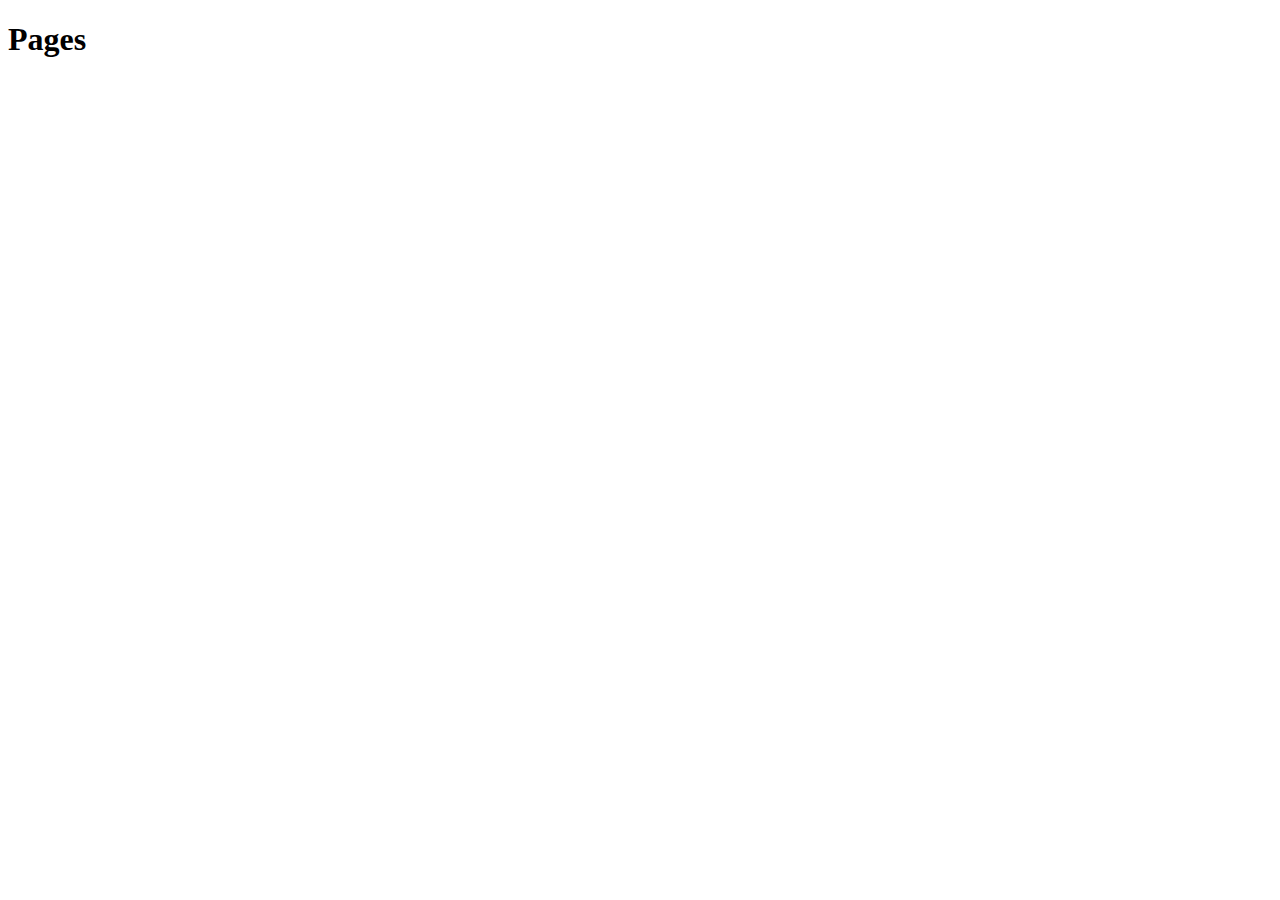
==== index.html @ f90a7a87 "this is to test pages" ====
<!DOCTYPE html>
<!--[if lt IE 7]>      <html class="no-js lt-ie9 lt-ie8 lt-ie7"> <![endif]-->
<!--[if IE 7]>         <html class="no-js lt-ie9 lt-ie8"> <![endif]-->
<!--[if IE 8]>         <html class="no-js lt-ie9"> <![endif]-->
<!--[if gt IE 8]>      <html class="no-js"> <!--<![endif]-->
<html>
    <head>
        <meta charset="utf-8">
        <meta http-equiv="X-UA-Compatible" content="IE=edge">
        <title>test pages</title>
        <meta name="description" content="">
        <meta name="viewport" content="width=device-width, initial-scale=1">
        <link rel="stylesheet" href="">
    </head>
    <body>
        <h1>Pages</h1>        
        <script src="" async defer></script>
    </body>
</html>
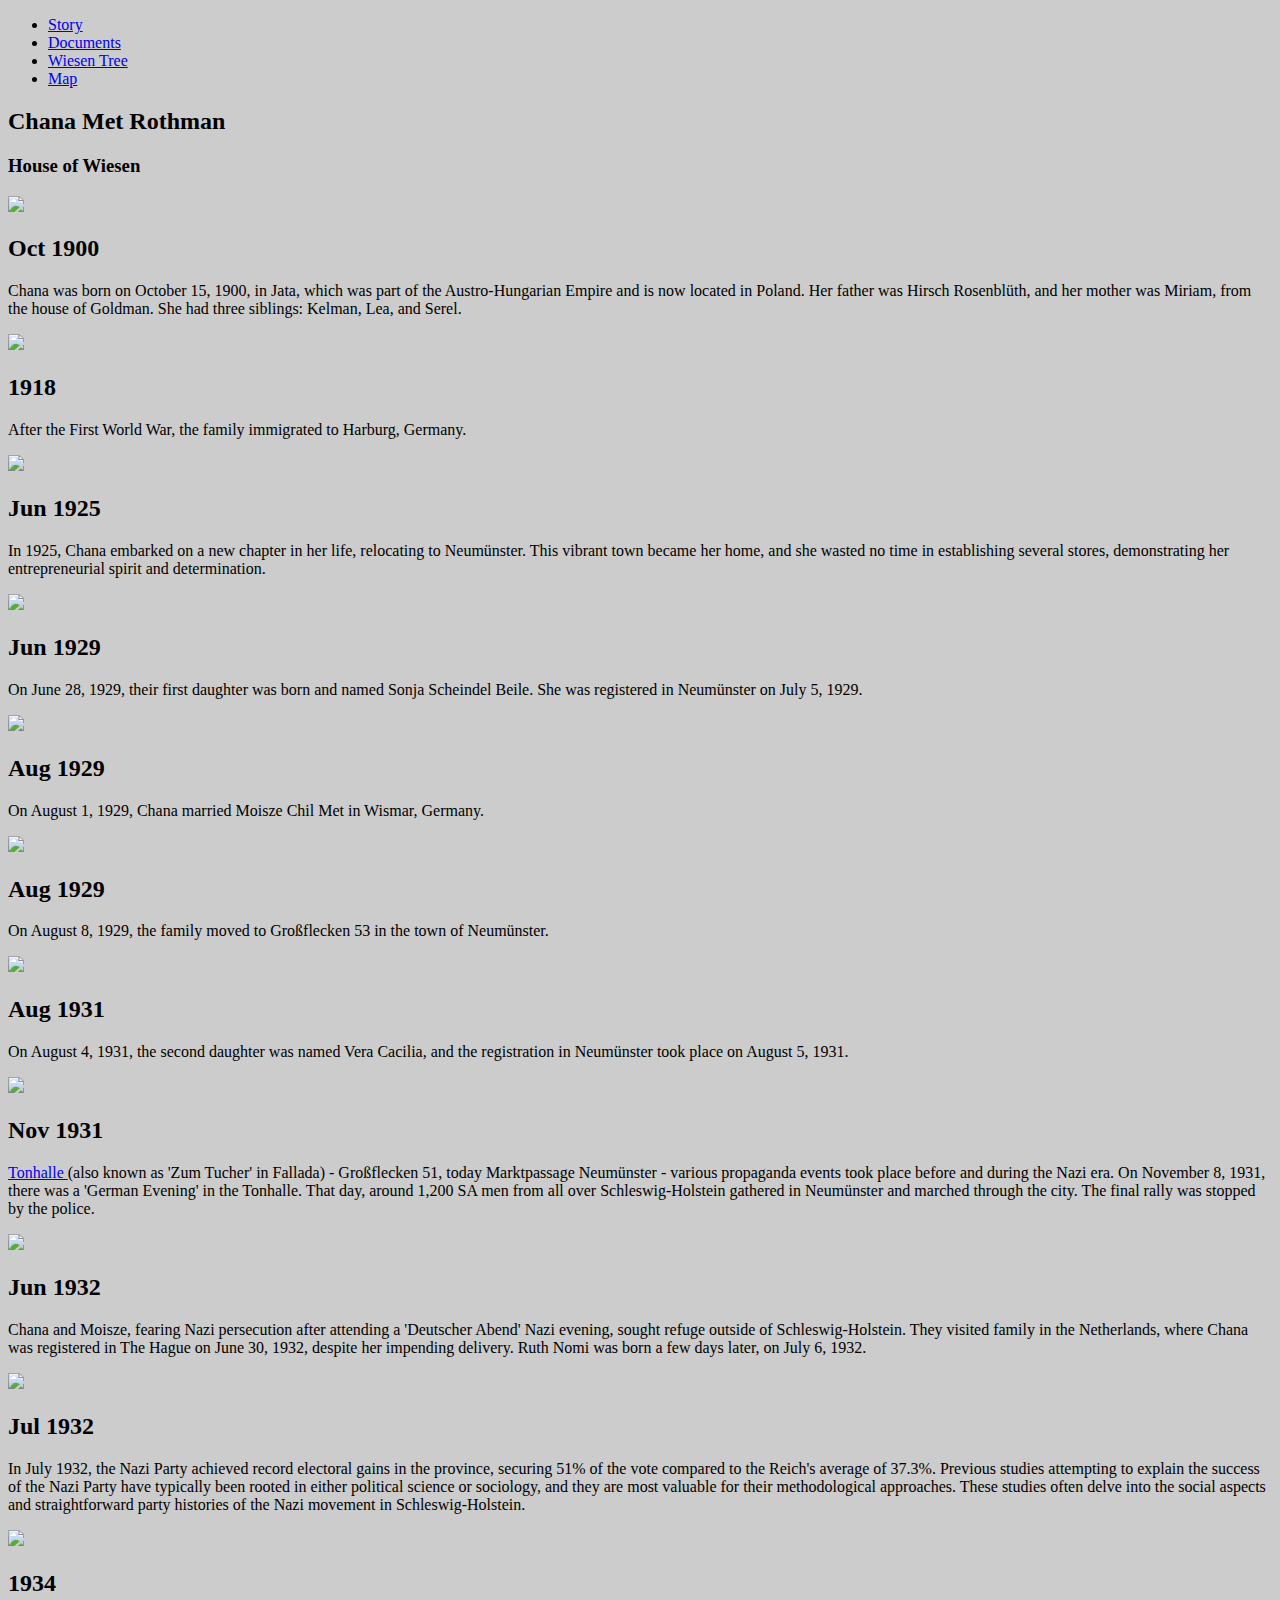
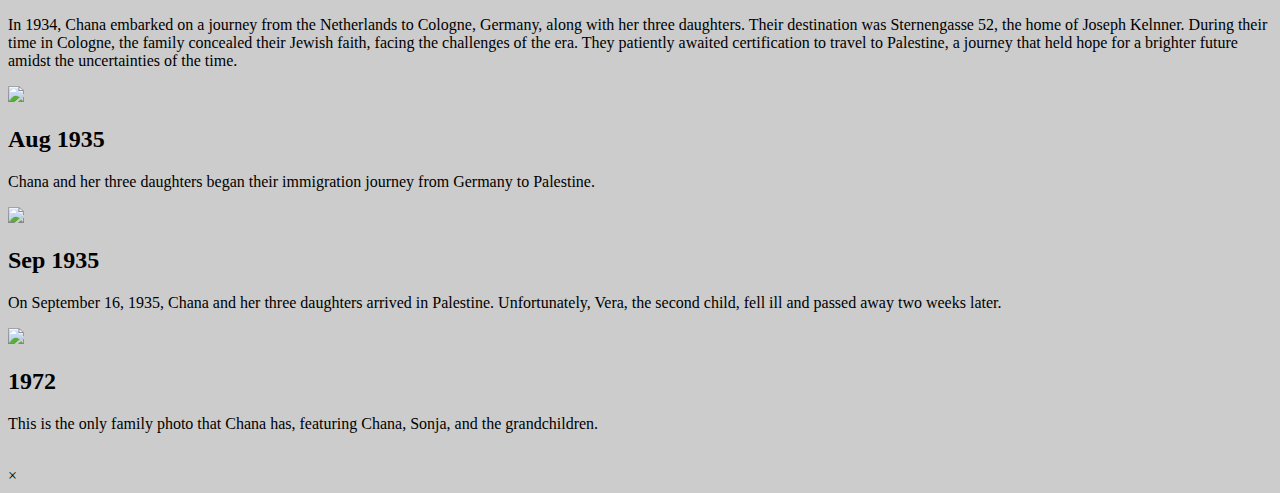
==== commit 7644d596: "De-Update index.html" ====
--- a/index.html
+++ b/index.html
@@ -10,10 +10,132 @@
         <title>test pages</title>
         <meta name="description" content="">
         <meta name="viewport" content="width=device-width, initial-scale=1">
+          <link rel="stylesheet" href="https://cdnjs.cloudflare.com/ajax/libs/normalize/5.0.0/normalize.min.css">
         <link rel="stylesheet" href="">
+        <style>
+    body {
+        background-color: #ccc; /* Set the background color to gray */
+    }
+</style>
     </head>
     <body>
-        <h1>Pages</h1>        
-        <script src="" async defer></script>
+        <div class="navbar">
+  <ul>
+    <li class="active"><a href="index.html">Story</a></li>
+    <li><a href="documents.html">Documents</a></li>
+    <li><a href="C:\Users\Dinko\OneDrive\Desktop\Chana_Website\timelineChana\timeline v.4\dist\family_tree_V.1.4\tree_index.html">Wiesen Tree</a></li>
+    <li><a href="C:\Users\Dinko\OneDrive\Desktop\Chana_Website\timelineChana\timeline v.4\dist\map.html">Map</a></li>
+  </ul>
+</div>
+<div class="timeline-container" id="timeline-1">
+  <div class="timeline-header">
+    <h2 class="timeline-header__title">Chana Met Rothman</h2>
+    <h3 class="timeline-header__subtitle">House of Wiesen</h3>
+  </div>
+  <div class="timeline">
+    <div class="timeline-item" data-text="The Female ancestor root">
+      <div class="timeline__content"><img class="timeline__img" src="https://static.cambridge.org/binary/version/id/urn:cambridge.org:id:binary-alt:20180930151524-55191-mediumThumb-88492fig0_1.jpg?pub-status=live"/>
+        <h2 class="timeline__content-title">Oct 1900</h2>
+        <p class="timeline__content-desc">Chana was born on October 15, 1900, in Jata, which was part of the Austro-Hungarian Empire and is now located in Poland. Her father was Hirsch Rosenblüth, and her mother was Miriam, from the house of Goldman. She had three siblings: Kelman, Lea, and Serel.</p>
+      </div>
+    </div>
+    <div class="timeline-item" data-text="From Juden to Ostjuden">
+      <div class="timeline__content"><img class="timeline__img" src="Images/Story/HUSB_1918-1929,_Abbildung_423,_Volksschule_Ahrensburger_Straße_in_Hamburg.jpg"/>
+        <h2 class="timeline__content-title">1918</h2>
+        <p class="timeline__content-desc">After the First World War, the family immigrated to Harburg, Germany.</p>
+      </div>
+    </div>
+
+    <div class="timeline-item" data-text="Moved to Neumünster">
+      <div class="timeline__content"><img class="timeline__img" src="Images/Story/Chana_Neumunster_card_cut.jpg"/>
+        <h2 class="timeline__content-title">Jun 1925</h2>
+        <p class="timeline__content-desc">In 1925, Chana embarked on a new chapter in her life, relocating to Neumünster. This vibrant town became her home, and she wasted no time in establishing several stores, demonstrating her entrepreneurial spirit and determination.</p>
+      </div>
+    </div>
+    <div class="timeline-item" data-text="Sonja- First child">
+      <div class="timeline__content"><img class="timeline__img" src="Images/Story/Sonja_Birth_Certification.jpg"/>
+        <h2 class="timeline__content-title">Jun 1929</h2>
+        <p class="timeline__content-desc">On June 28, 1929, their first daughter was born and named Sonja Scheindel Beile. She was registered in Neumünster on July 5, 1929.</p>
+      </div>
+    </div>
+    <div class="timeline-item" data-text="Marriage">
+      <div class="timeline__content"><img class="timeline__img" src="Images/Story/Marriage_certificate.jpg"/>
+        <h2 class="timeline__content-title">Aug 1929</h2>
+        <p class="timeline__content-desc">On August 1, 1929, Chana married Moisze Chil Met in Wismar, Germany.</p>
+      </div>
+    </div>
+    <div class="timeline-item" data-text="Sonja- First child">
+      <div class="timeline__content"><img class="timeline__img" src="https://www.spurensuche-neumuenster.de/fileadmin/user_upload/Redakteur/Bildergalerie/Tonhalle.jpg"/>
+        <h2 class="timeline__content-title">Aug 1929</h2>
+        <p class="timeline__content-desc">On August 8, 1929, the family moved to Großflecken 53 in the town of Neumünster.</p>
+      </div>
+    </div>
+    <div class="timeline-item" data-text="Vera- Second child">
+      <div class="timeline__content"><img class="timeline__img" src="Images/Story/Vera_Birth_Certification.jpg"/>
+        <h2 class="timeline__content-title">Aug 1931</h2>
+        <p class="timeline__content-desc">On August 4, 1931, the second daughter was named Vera Cacilia, and the registration in Neumünster took place on August 5, 1931.</p>
+      </div>
+    </div>
+    <div class="timeline-item" data-text="Next door Deutscher Abend- Großflecken 51">
+      <div class="timeline__content"><img class="timeline__img" src="C:\Users\Dinko\OneDrive\Desktop\Chana_Website\timelineChana\timeline v.4\dist\Images\Story\tonhelle.jpg"/>
+        <h2 class="timeline__content-title">Nov 1931</h2>
+        <p class="timeline__content-desc">
+           <a href="https://www.spurensuche-neumuenster.de/spuren/grossflecken-51/" target="_blank">Tonhalle </a>(also known as 'Zum Tucher' in Fallada) - Großflecken 51, today Marktpassage Neumünster - various propaganda events took place before and during the Nazi era. On November 8, 1931, there was a 'German Evening' in the Tonhalle. That day, around 1,200 SA men from all over Schleswig-Holstein gathered in Neumünster and marched through the city. The final rally was stopped by the police.</p>
+      </div>
+    </div>
+    <div class="timeline-item" data-text="Third pregnancy">
+      <div class="timeline__content"><img class="timeline__img" src="Images/Story/Dutch_Family_Card.jpg"/>
+        <h2 class="timeline__content-title">Jun 1932</h2>
+        <p class="timeline__content-desc">Chana and Moisze, fearing Nazi persecution after attending a 'Deutscher Abend' Nazi evening, sought refuge outside of Schleswig-Holstein. They visited family in the Netherlands, where Chana was registered in The Hague on June 30, 1932, despite her impending delivery. Ruth Nomi was born a few days later, on July 6, 1932.</p>
+      </div>
+    </div>
+    <div class="timeline-item" data-text="German federal election- Schleswig-Holstein The First “brown province” ">
+      <div class="timeline__content"><img class="timeline__img" src="https://www.spurensuche-neumuenster.de/fileadmin/user_upload/Redakteur/Bilder/SA-Aufmarsch-Website.jpg"/>
+        <h2 class="timeline__content-title">Jul 1932</h2>
+        <p class="timeline__content-desc">In July 1932, the Nazi Party achieved record electoral gains in the province, securing 51% of the vote compared to the Reich's average of 37.3%. Previous studies attempting to explain the success of the Nazi Party have typically been rooted in either political science or sociology, and they are most valuable for their methodological approaches. These studies often delve into the social aspects and straightforward party histories of the Nazi movement in Schleswig-Holstein.</p>
+      </div>
+    </div>
+    <div class="timeline-item" data-text="Back to Deutschland">
+      <div class="timeline__content"><img class="timeline__img" src="C:\Users\Dinko\OneDrive\Desktop\Chana_Website\timelineChana\timeline v.4\dist\Images\Koln\cologne_35.jpg"/>
+        <h2 class="timeline__content-title">1934</h2>
+        <p class="timeline__content-desc">In 1934, Chana embarked on a journey from the Netherlands to Cologne, Germany, along with her three daughters. Their destination was Sternengasse 52, the home of Joseph Kelnner. During their time in Cologne, the family concealed their Jewish faith, facing the challenges of the era. They patiently awaited certification to travel to Palestine, a journey that held hope for a brighter future amidst the uncertainties of the time.</p>
+      </div>
+    </div>
+    <div class="timeline-item" data-text="Escaping from  Deutschland- Trieste, Italy">
+      <div class="timeline__content"><img class="timeline__img" src="https://live.staticflickr.com/7880/45861405855_c539769877_b.jpg"/>
+        <h2 class="timeline__content-title">Aug 1935</h2>
+        <p class="timeline__content-desc">Chana and her three daughters began their immigration journey from Germany to Palestine.</p>
+      </div>
+    </div>
+    <div class="timeline-item" data-text="Escaping from Deutschland- Trieste to Palestine">
+      <div class="timeline__content"><img class="timeline__img" src="Images/Story/Palestine_imgaration_certificate.jpg"/>
+        <h2 class="timeline__content-title">Sep 1935</h2>
+        <p class="timeline__content-desc">On September 16, 1935, Chana and her three daughters arrived in Palestine. Unfortunately, Vera, the second child, fell ill and passed away two weeks later.</p>
+      </div>
+    </div>
+
+    <div class="timeline-item" data-text="The resurrection">
+      <div class="timeline__content"><img class="timeline__img" src="Images/Story/The_resurrection.png"/>
+        <h2 class="timeline__content-title">1972</h2>
+        <p class="timeline__content-desc">This is the only family photo that Chana has, featuring Chana, Sonja, and the grandchildren.</p>
+      </div>
+    </div>
+
+  </div>
+</div>
+
+  <script src='https://cdnjs.cloudflare.com/ajax/libs/jquery/3.1.0/jquery.min.js'></script><script  src="./script.js"></script>
+
+  <div class="zoomed-container">
+    <div class="zoomed-container">
+      <img class="zoomed-image" src="" alt="">
+      <div class="xBtn">
+            <span>&times;</span>
+      </div>
+    </div>
+  </div>
+
+
+
     </body>
-</html>+</html>
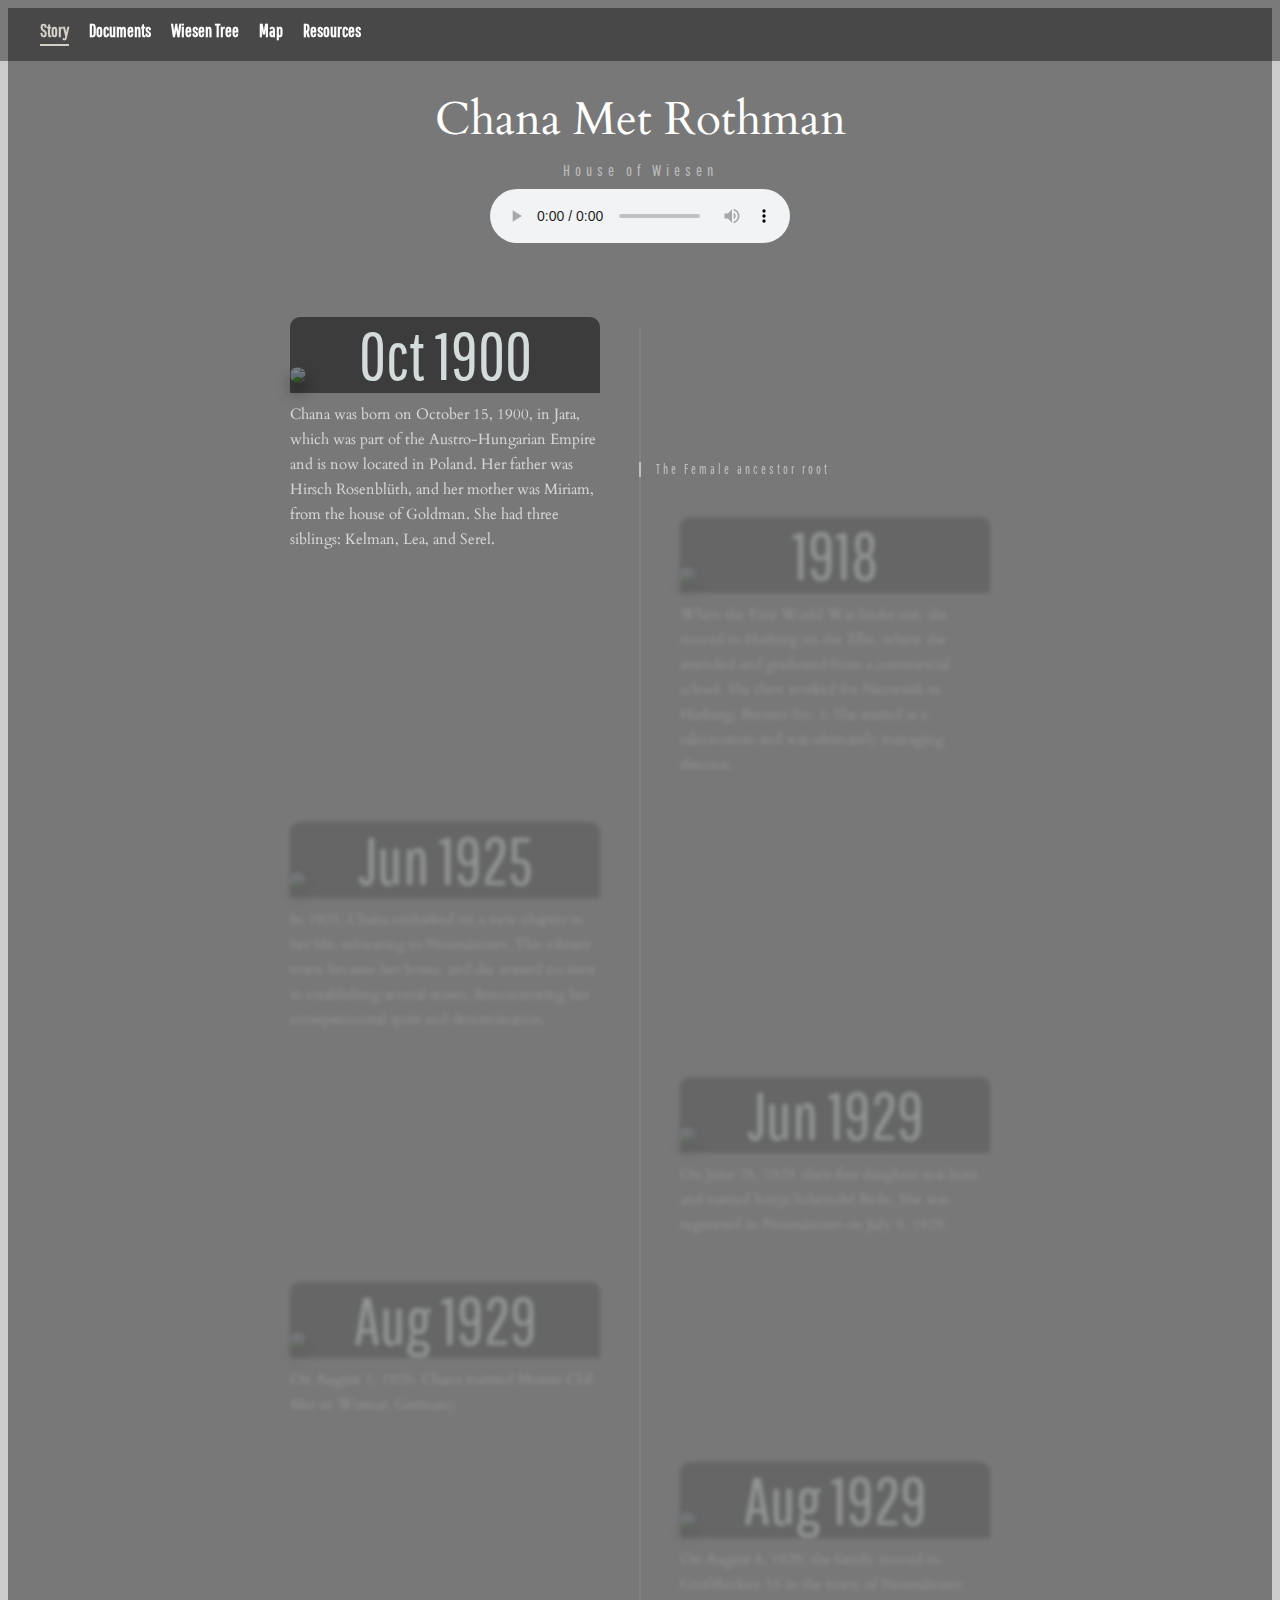
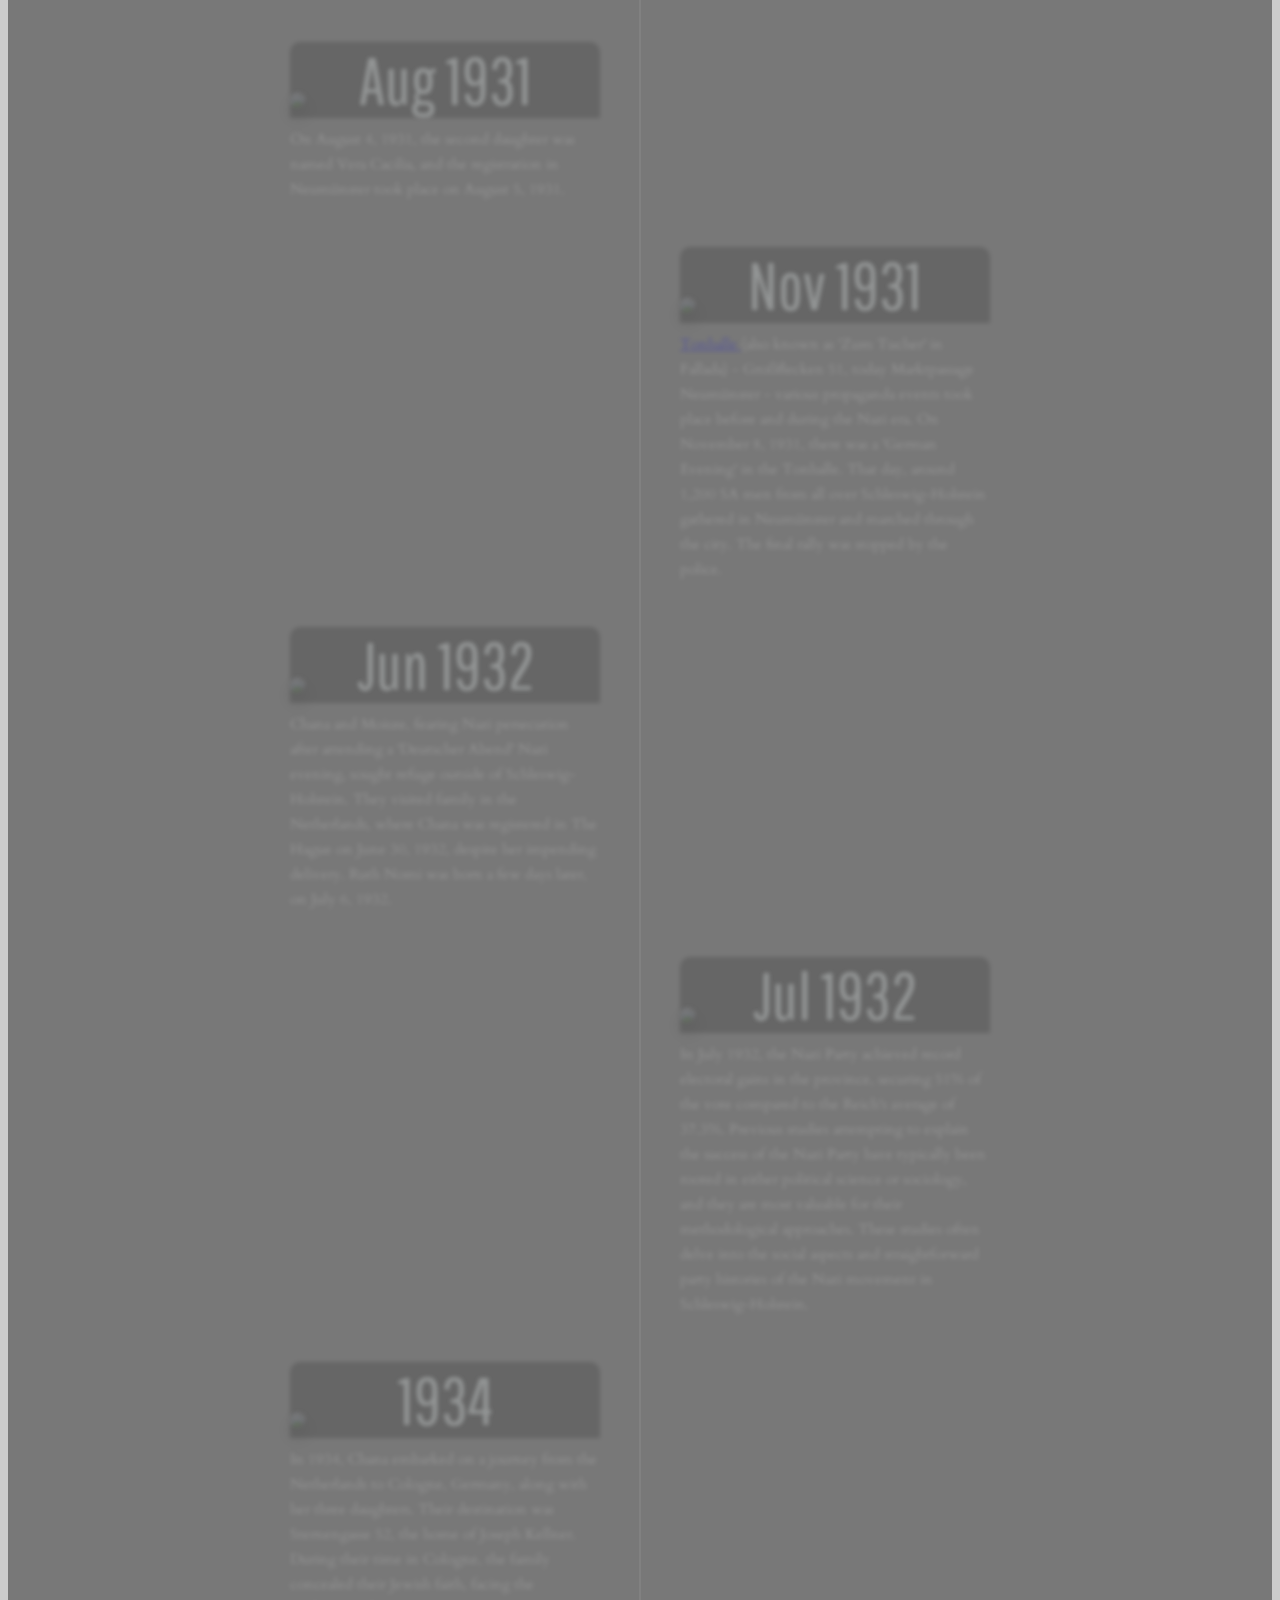
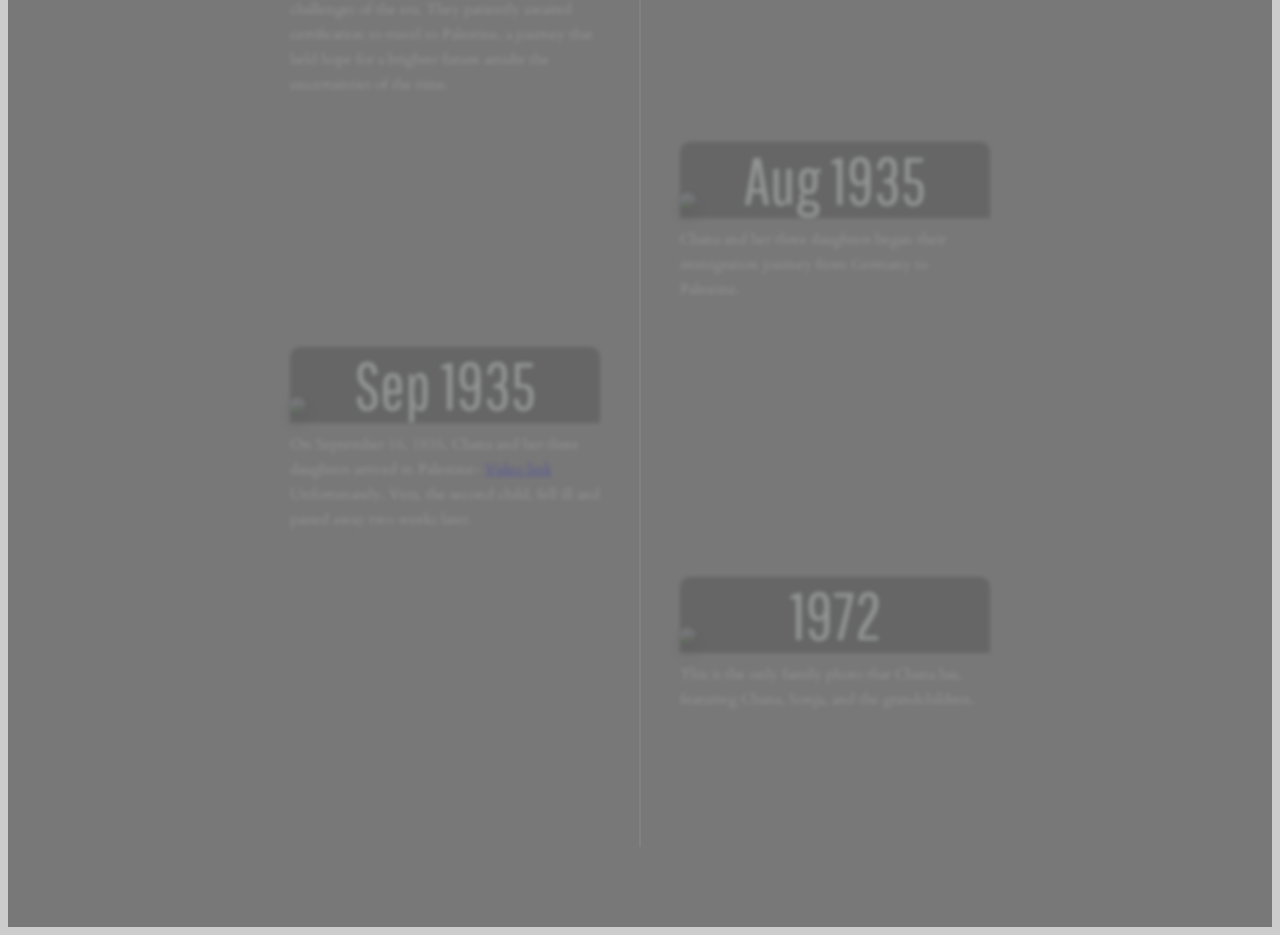
==== commit 5df4a45f: "Add files via upload" ====
--- a/index.html
+++ b/index.html
@@ -1,65 +1,68 @@
 <!DOCTYPE html>
-<!--[if lt IE 7]>      <html class="no-js lt-ie9 lt-ie8 lt-ie7"> <![endif]-->
-<!--[if IE 7]>         <html class="no-js lt-ie9 lt-ie8"> <![endif]-->
-<!--[if IE 8]>         <html class="no-js lt-ie9"> <![endif]-->
-<!--[if gt IE 8]>      <html class="no-js"> <!--<![endif]-->
-<html>
-    <head>
-        <meta charset="utf-8">
-        <meta http-equiv="X-UA-Compatible" content="IE=edge">
-        <title>test pages</title>
-        <meta name="description" content="">
-        <meta name="viewport" content="width=device-width, initial-scale=1">
-          <link rel="stylesheet" href="https://cdnjs.cloudflare.com/ajax/libs/normalize/5.0.0/normalize.min.css">
-        <link rel="stylesheet" href="">
-        <style>
+<html lang="en" >
+<head>
+  <meta charset="UTF-8">
+  <title>Chana</title>
+  <link rel="stylesheet" href="https://cdnjs.cloudflare.com/ajax/libs/normalize/5.0.0/normalize.min.css">
+<link rel="stylesheet" href="./style.css">
+<style>
     body {
         background-color: #ccc; /* Set the background color to gray */
     }
 </style>
-    </head>
-    <body>
-        <div class="navbar">
+</head>
+<body class="content">
+<!-- partial:index.partial.html -->
+<div class="navbar">
   <ul>
     <li class="active"><a href="index.html">Story</a></li>
     <li><a href="documents.html">Documents</a></li>
-    <li><a href="C:\Users\Dinko\OneDrive\Desktop\Chana_Website\timelineChana\timeline v.4\dist\family_tree_V.1.4\tree_index.html">Wiesen Tree</a></li>
-    <li><a href="C:\Users\Dinko\OneDrive\Desktop\Chana_Website\timelineChana\timeline v.4\dist\map.html">Map</a></li>
+    <li><a href="family_tree_V.1.4/tree_index.html">Wiesen Tree</a></li>
+    <li><a href="map.html">Map</a></li>
+    <li><a href="resources.html">Resources</a></li>
   </ul>
 </div>
+
+
+
 <div class="timeline-container" id="timeline-1">
   <div class="timeline-header">
     <h2 class="timeline-header__title">Chana Met Rothman</h2>
     <h3 class="timeline-header__subtitle">House of Wiesen</h3>
+<audio id="audio" controls style="padding-top:10px">
+  <source src="Images/Story/Chana_Story_En.wav" type="audio/wav">
+  Your browser does not support the audio element.
+</audio>
   </div>
+
   <div class="timeline">
     <div class="timeline-item" data-text="The Female ancestor root">
-      <div class="timeline__content"><img class="timeline__img" src="https://static.cambridge.org/binary/version/id/urn:cambridge.org:id:binary-alt:20180930151524-55191-mediumThumb-88492fig0_1.jpg?pub-status=live"/>
+      <div class="timeline__content"><img class="timeline__img" src="Images/Story/Family_Jata.jpg"/>
         <h2 class="timeline__content-title">Oct 1900</h2>
         <p class="timeline__content-desc">Chana was born on October 15, 1900, in Jata, which was part of the Austro-Hungarian Empire and is now located in Poland. Her father was Hirsch Rosenblüth, and her mother was Miriam, from the house of Goldman. She had three siblings: Kelman, Lea, and Serel.</p>
       </div>
     </div>
     <div class="timeline-item" data-text="From Juden to Ostjuden">
-      <div class="timeline__content"><img class="timeline__img" src="Images/Story/HUSB_1918-1929,_Abbildung_423,_Volksschule_Ahrensburger_Straße_in_Hamburg.jpg"/>
+      <div class="timeline__content"><img class="timeline__img" src="Images/Story/Hamburg_Learning.jpeg"/>
         <h2 class="timeline__content-title">1918</h2>
-        <p class="timeline__content-desc">After the First World War, the family immigrated to Harburg, Germany.</p>
+        <p class="timeline__content-desc">When the First World War broke out, she moved to Harburg on the Elbe, where she attended and graduated from a commercial school. She then worked for Neuwirth in Harburg, Bremer Str. 3. She started as a saleswoman and was ultimately managing director.</p>
       </div>
     </div>
 
     <div class="timeline-item" data-text="Moved to Neumünster">
-      <div class="timeline__content"><img class="timeline__img" src="Images/Story/Chana_Neumunster_card_cut.jpg"/>
+      <div class="timeline__content"><img class="timeline__img" src="Images/Story/77_Großflecken.png"/>
         <h2 class="timeline__content-title">Jun 1925</h2>
         <p class="timeline__content-desc">In 1925, Chana embarked on a new chapter in her life, relocating to Neumünster. This vibrant town became her home, and she wasted no time in establishing several stores, demonstrating her entrepreneurial spirit and determination.</p>
       </div>
     </div>
     <div class="timeline-item" data-text="Sonja- First child">
-      <div class="timeline__content"><img class="timeline__img" src="Images/Story/Sonja_Birth_Certification.jpg"/>
+      <div class="timeline__content"><img class="timeline__img" src="Images/Story/Sonja_birth.jpeg"/>
         <h2 class="timeline__content-title">Jun 1929</h2>
         <p class="timeline__content-desc">On June 28, 1929, their first daughter was born and named Sonja Scheindel Beile. She was registered in Neumünster on July 5, 1929.</p>
       </div>
     </div>
     <div class="timeline-item" data-text="Marriage">
-      <div class="timeline__content"><img class="timeline__img" src="Images/Story/Marriage_certificate.jpg"/>
+      <div class="timeline__content"><img class="timeline__img" src="Images/Story/Marriage.jpeg"/>
         <h2 class="timeline__content-title">Aug 1929</h2>
         <p class="timeline__content-desc">On August 1, 1929, Chana married Moisze Chil Met in Wismar, Germany.</p>
       </div>
@@ -71,20 +74,20 @@
       </div>
     </div>
     <div class="timeline-item" data-text="Vera- Second child">
-      <div class="timeline__content"><img class="timeline__img" src="Images/Story/Vera_Birth_Certification.jpg"/>
+      <div class="timeline__content"><img class="timeline__img" src="Images/Story/Vera_birth.jpeg"/>
         <h2 class="timeline__content-title">Aug 1931</h2>
         <p class="timeline__content-desc">On August 4, 1931, the second daughter was named Vera Cacilia, and the registration in Neumünster took place on August 5, 1931.</p>
       </div>
     </div>
     <div class="timeline-item" data-text="Next door Deutscher Abend- Großflecken 51">
-      <div class="timeline__content"><img class="timeline__img" src="C:\Users\Dinko\OneDrive\Desktop\Chana_Website\timelineChana\timeline v.4\dist\Images\Story\tonhelle.jpg"/>
+      <div class="timeline__content"><img class="timeline__img" src="Images/Story/tonhelle.jpg"/>
         <h2 class="timeline__content-title">Nov 1931</h2>
         <p class="timeline__content-desc">
            <a href="https://www.spurensuche-neumuenster.de/spuren/grossflecken-51/" target="_blank">Tonhalle </a>(also known as 'Zum Tucher' in Fallada) - Großflecken 51, today Marktpassage Neumünster - various propaganda events took place before and during the Nazi era. On November 8, 1931, there was a 'German Evening' in the Tonhalle. That day, around 1,200 SA men from all over Schleswig-Holstein gathered in Neumünster and marched through the city. The final rally was stopped by the police.</p>
       </div>
     </div>
     <div class="timeline-item" data-text="Third pregnancy">
-      <div class="timeline__content"><img class="timeline__img" src="Images/Story/Dutch_Family_Card.jpg"/>
+      <div class="timeline__content"><img class="timeline__img" src="Images/Story/Hague.jpeg"/>
         <h2 class="timeline__content-title">Jun 1932</h2>
         <p class="timeline__content-desc">Chana and Moisze, fearing Nazi persecution after attending a 'Deutscher Abend' Nazi evening, sought refuge outside of Schleswig-Holstein. They visited family in the Netherlands, where Chana was registered in The Hague on June 30, 1932, despite her impending delivery. Ruth Nomi was born a few days later, on July 6, 1932.</p>
       </div>
@@ -96,24 +99,23 @@
       </div>
     </div>
     <div class="timeline-item" data-text="Back to Deutschland">
-      <div class="timeline__content"><img class="timeline__img" src="C:\Users\Dinko\OneDrive\Desktop\Chana_Website\timelineChana\timeline v.4\dist\Images\Koln\cologne_35.jpg"/>
+      <div class="timeline__content"><img class="timeline__img" src="Images/Koln/cologne_35.jpg"/>
         <h2 class="timeline__content-title">1934</h2>
-        <p class="timeline__content-desc">In 1934, Chana embarked on a journey from the Netherlands to Cologne, Germany, along with her three daughters. Their destination was Sternengasse 52, the home of Joseph Kelnner. During their time in Cologne, the family concealed their Jewish faith, facing the challenges of the era. They patiently awaited certification to travel to Palestine, a journey that held hope for a brighter future amidst the uncertainties of the time.</p>
+        <p class="timeline__content-desc">In 1934, Chana embarked on a journey from the Netherlands to Cologne, Germany, along with her three daughters. Their destination was Sternengasse 52, the home of Joseph Kellner. During their time in Cologne, the family concealed their Jewish faith, facing the challenges of the era. They patiently awaited certification to travel to Palestine, a journey that held hope for a brighter future amidst the uncertainties of the time.</p>
       </div>
     </div>
     <div class="timeline-item" data-text="Escaping from  Deutschland- Trieste, Italy">
-      <div class="timeline__content"><img class="timeline__img" src="https://live.staticflickr.com/7880/45861405855_c539769877_b.jpg"/>
+      <div class="timeline__content"><img class="timeline__img" src="Images/Story/Train_Cologne.jpeg"/>
         <h2 class="timeline__content-title">Aug 1935</h2>
         <p class="timeline__content-desc">Chana and her three daughters began their immigration journey from Germany to Palestine.</p>
       </div>
     </div>
     <div class="timeline-item" data-text="Escaping from Deutschland- Trieste to Palestine">
-      <div class="timeline__content"><img class="timeline__img" src="Images/Story/Palestine_imgaration_certificate.jpg"/>
+      <div class="timeline__content"><img class="timeline__img" src="Images/Story/SS.Tel-Aviv.Boat.jpg"/>
         <h2 class="timeline__content-title">Sep 1935</h2>
-        <p class="timeline__content-desc">On September 16, 1935, Chana and her three daughters arrived in Palestine. Unfortunately, Vera, the second child, fell ill and passed away two weeks later.</p>
+        <p class="timeline__content-desc">On September 16, 1935, Chana and her three daughters arrived in Palestine-  <a href="https://youtu.be/MR4pmJb2jQI" target="_blank">Video link</a>. Unfortunately, Vera, the second child, fell ill and passed away two weeks later.</p>
       </div>
     </div>
-
     <div class="timeline-item" data-text="The resurrection">
       <div class="timeline__content"><img class="timeline__img" src="Images/Story/The_resurrection.png"/>
         <h2 class="timeline__content-title">1972</h2>
@@ -137,5 +139,6 @@
 
 
 
-    </body>
+
+</body>
 </html>
--- a/style.css
+++ b/style.css
@@ -0,0 +1,489 @@
+@import url("https://fonts.googleapis.com/css?family=Cardo|Pathway+Gothic+One");
+
+/* Global timeline styles */
+.timeline {
+  display: flex;
+  margin: 0 auto;
+  flex-wrap: wrap;
+  flex-direction: column;
+  max-width: 700px;
+  position: relative;
+}
+
+
+.timeline__content-title {
+  font-weight: normal;
+  font-size: 66px;
+  margin: -10px 0 0 0;
+  transition: 0.4s;
+  padding: 0 10px;
+  box-sizing: border-box;
+  font-family: "Pathway Gothic One", sans-serif;
+  color: #D3DBDB;
+  background: rgba(0, 0, 0, 0.5);
+  border-radius: 10px 10px 0 0;
+  text-align: center;
+  position: absolute;
+  top: 0; /* Position the title at the top of the timeline item */
+  left: 0;
+  right: 0;
+  z-index: 1; /* Set z-index to 1 for the title, making it appear above the image */
+}
+
+.timeline__content-desc {
+  margin: 10;
+  font-size: 15px;
+  box-sizing: border-box;
+  color: rgba(255, 255, 255, 0.7);
+  font-family: Cardo;
+  font-weight: normal;
+  line-height: 25px;
+}
+
+.timeline:before {
+  position: absolute;
+  left: 50%;
+  width: 2px;
+  height: 100%;
+  margin-left: -1px;
+  content: "";
+  background: rgba(255, 255, 255, 0.07);
+}
+
+@media only screen and (max-width: 767px) {
+  .timeline:before {
+    left: 40px;
+  }
+}
+
+/* Individual timeline item styles */
+.timeline-item {
+  padding: 40px 0;
+  opacity: 0.3;
+  filter: blur(2px);
+  transition: 0.5s;
+  box-sizing: border-box;
+  width: calc(50% - 40px);
+  display: flex;
+  position: relative;
+  transform: translateY(-80px);
+  z-index: 0;
+}
+
+.timeline-item:before {
+  content: attr(data-text);
+  letter-spacing: 3px;
+  width: 100%;
+  position: absolute;
+  color: rgba(255, 255, 255, 0.5);
+  font-size: 13px;
+  font-family: "Pathway Gothic One", sans-serif;
+  border-left: 2px solid rgba(255, 255, 255, 0.5);
+  top: 70%;
+  margin-top: -5px;
+  padding-left: 15px;
+  opacity: 0;
+  right: calc(-100% - 56px);
+}
+
+.timeline-item:nth-child(even) {
+  align-self: flex-end;
+}
+
+.timeline-item:nth-child(even):before {
+  right: auto;
+  text-align: right;
+  left: calc(-100% - 56px);
+  padding-left: 0;
+  border-left: none;
+  border-right: 2px solid rgba(255, 255, 255, 0.5);
+  padding-right: 15px;
+}
+
+.timeline-item--active {
+  opacity: 1;
+  transform: translateY(0);
+  filter: blur(0px);
+}
+
+.timeline-item--active:before {
+  top: 50%;
+  transition: 0.3s all 0.2s;
+  opacity: 1;
+}
+
+/* Image and title hover effect */
+.timeline__img,
+.timeline__content-title {
+  transition: transform 0.3s ease;
+  cursor: pointer;
+}
+
+.timeline-item:hover .timeline__img,
+.timeline-item:hover .timeline__content-title {
+  transition: transform 0.3s ease;
+  transform: scale(1.1);
+}
+
+
+/* Image styles */
+.timeline__img {
+  width: 100%;
+  max-width: none;
+  box-shadow: 0 10px 15px rgba(0, 0, 0, 0.4);
+  border-radius: 10px;
+  z-index: 0; /* Set z-index to 0 for the image */
+}
+
+/* Timeline container styles */
+.timeline-container {
+  width: 100%;
+  position: relative;
+  padding: 80px 0;
+  transition: 0.3s ease 0s;
+  background-attachment: fixed;
+  background-size: cover;
+}
+
+.timeline-container:before {
+  position: absolute;
+  left: 0;
+  top: 0;
+  width: 100%;
+  height: 100%;
+  background: rgba(99, 99, 99, 0.8);
+  content: "";
+}
+
+/* Timeline header styles */
+.timeline-header {
+  width: 100%;
+  text-align: center;
+  margin-bottom: 80px;
+  position: relative;
+}
+
+.timeline-header__title {
+  color: #fff;
+  font-size: 46px;
+  font-family: Cardo;
+  font-weight: normal;
+  margin: 0;
+}
+
+.timeline-header__subtitle {
+  color: rgba(255, 255, 255, 0.5);
+  font-family: "Pathway Gothic One", sans-serif;
+  font-size: 16px;
+  letter-spacing: 5px;
+  margin: 10px 0 0 0;
+  font-weight: normal;
+}
+
+/* Demo footer styles */
+.demo-footer {
+  padding: 60px 0;
+  text-align: center;
+}
+
+.demo-footer a {
+  color: #999;
+  display: inline-block;
+  font-family: Cardo;
+}
+
+/* Hover effect for zoomed images */
+.zoomed-container {
+  display: none;
+  position: fixed;
+  top: 0;
+  left: 0;
+  width: 100%;
+  height: 100%;
+  background-color: rgba(0, 0, 0, 0.7);
+  text-align: center;
+  z-index: 9999;
+}
+
+.zoomed-image {
+  /* Adjust the width and height as needed */
+  width: auto; /* Set the width to auto for original size */
+  height: auto; /* Automatically adjust the height to maintain aspect ratio */
+  max-width: 100%; /* Ensure the image doesn't exceed the container's width */
+  max-height: 100%; /* Ensure the image doesn't exceed the container's height */
+  position: absolute;
+  top: 50%;
+  left: 50%;
+  transform: translate(-50%, -50%);
+}
+
+/* Close button styles */
+.xBtn {
+  position: absolute;
+  top: -60px; /* Initially position above the container */
+  right: 50%;
+  font-size: 40px;
+  color: rgba(255, 255, 255, 0.7); /* Set an initial color with transparency */
+  cursor: pointer;
+  z-index: 10000;
+  transform: translateX(50%); /* Horizontally center the button */
+  transition: color 0.3s, font-size 0.3s; /* Add transition for color and font-size */
+  animation: slideIn 0.5s forwards; /* Use an animation to slide in */
+  animation-delay: 1s; /* Delay the animation for 1 second (adjust as needed) */
+}
+
+@keyframes slideIn {
+  from {
+    top: -60px; /* Start position above the container */
+    opacity: 0; /* Initially transparent */
+  }
+  to {
+    top: 5%; /* Final position 5% from the top */
+    opacity: 1; /* Fully opaque */
+  }
+}
+
+.xBtn::before {
+  content: '';
+  position: absolute;
+  top: 50%;
+  left: 50%;
+  transform: translate(-50%, -50%);
+  width: 60px; /* Adjust the size as needed */
+  height: 60px; /* Adjust the size as needed */
+  background-color: rgba(128, 128, 128, 0.5); /* Gray transparent circle color */
+  border-radius: 50%; /* Create a circle */
+  z-index: -1; /* Place it behind the "X" button */
+  transition: opacity 0.3s; /* Add transition for opacity */
+}
+
+.xBtn:hover::before {
+  opacity: 0.8; /* Reduce opacity of the circle on hover */
+}
+
+.xBtn:hover {
+  color: #fff; /* Change color on hover */
+  font-size: 44px; /* Change font size on hover */
+}
+
+
+
+
+
+
+
+/* Hide the default scrollbar */
+.content::-webkit-scrollbar {
+  width: 8px;
+}
+
+/* Track */
+.content::-webkit-scrollbar-track {
+  background: #f1f1f1;
+}
+
+/* Handle */
+.content::-webkit-scrollbar-thumb {
+  background: #888;
+  border-radius: 4px;
+}
+
+/* Handle on hover */
+.content::-webkit-scrollbar-thumb:hover {
+  background: #555;
+}
+
+
+
+
+
+
+
+/* Navigation bar styles */
+.navbar {
+  background-color: rgba(0, 0, 0, 0.4); /* Transparent background with 40% opacity */
+  position: fixed;
+  top: 0;
+  left: 0;
+  width: 100%;
+  z-index: 1000;
+  padding: 20px 0; /* Add padding to push the links down */
+}
+
+.navbar ul {
+  list-style-type: none;
+  margin: 0;
+  padding: 20;
+  display: flex;
+  justify-content: flex-start; /* Align links to the left */
+}
+
+.navbar li {
+  margin-right: 20px;
+  position: relative;
+}
+
+.navbar a {
+  text-decoration: none;
+  color: #fff;
+  font-weight: bold;
+  font-size: 18px;
+  font-family: "Pathway Gothic One", sans-serif; /* Specify your body font here */
+  transition: color 0.3s, border-bottom 0.3s;
+}
+
+.navbar li::after {
+  content: "";
+  position: absolute;
+  bottom: -5px;
+  left: 0;
+  width: 0;
+  height: 2px;
+  background-color: #ffffff;
+  transition: width 0.3s;
+}
+
+/* Style for the active tab */
+.navbar .active a {
+  color: #d4d0c7;
+  position: relative;
+}
+
+.navbar .active a::after {
+  content: "";
+  position: absolute;
+  bottom: -5px;
+  left: 0;
+  width: 100%;
+  height: 2px;
+  background-color: #d4d0c7;
+  transition: none; /* Remove the transition for the line */
+}
+
+.navbar a:hover {
+  color: #FFFFFF;
+}
+
+.navbar li:hover::after {
+  width: 100%;
+}
+
+
+/* Documents.html */
+/* Set the background color to gray */
+body {
+  background: #808080;
+}
+
+/* Style for the document title */
+.documents_title {
+    font-size: 30px;
+    font-family: "Cardo", sans-serif; /* Use the desired font-family */
+    font-weight: normal;
+    margin: 0;
+    text-align: center;
+    padding-top: 7%;
+}
+
+
+
+/* Center-align the article titles and date */
+.document-content {
+    text-align: center;
+}
+
+
+/* Apply styles to the "Cologne" link within <h2> */
+.document-title a {
+  font-family: "Pathway Gothic One", sans-serif; /* Use "Pathway Gothic One" font */
+  color: #555; /* Change link color to a gray shade (#555) */
+  text-decoration: none; /* Remove default underline */
+  transition: color 0.3s; /* Smooth color transition on hover */
+
+
+}
+
+
+.document-date {
+  font-family: "Pathway Gothic One", sans-serif; /* Use "Pathway Gothic One" font */
+  color: #555; /* Change link color to a gray shade (#555) */
+  text-decoration: none; /* Remove default underline */
+  transition: color 0.3s; /* Smooth color transition on hover */
+}
+
+/* Change link color on hover */
+.document-title a:hover {
+  color: #333; /* Darker gray on hover (#333) */
+  text-decoration: underline; /* Add underline on hover */
+}
+
+/* Apply styles to the document header */
+#document-header {
+  text-align: center; /* Center-align the header */
+  margin: 5px 0; /* Add margin to space it out */
+}
+
+.documents_title {
+  font-family: "Pathway Gothic One", sans-serif; /* Use "Pathway Gothic One" font */
+  color: #555; /* Change text color to a gray shade (#555) */
+  font-size: 60px; /* Adjust font size as needed */
+  margin: 10px 0; /* Add margin to space it out */
+  transition: color 0.3s; /* Smooth color transition on hover */
+}
+
+
+
+
+
+.document-image img{
+  border-radius: 10px;
+  box-shadow: 0 0 10px rgba(0, 0, 0, 0.7); /* Add a dark box shadow on hover */
+ 
+}
+
+.document-content:hover {
+  transition: transform 0.3s ease;
+  transform: scale(1.1);
+}
+
+
+/* Style for the document grid container */
+.document-grid {
+    display: flex;
+    flex-wrap: wrap; /* Ensures articles wrap to the next row when there's not enough space */
+
+}
+
+
+/* Style for individual article within the grid */
+.document-entry {
+    flex-basis: calc(25% - 20px); /* Each article takes up 25% of the container width with some margin space */
+    margin: 10px; /* Add margin to separate articles */
+}
+
+
+/* Define a fade-in animation */
+@keyframes fadeIn {
+  from {
+    opacity: 0;
+    transform: translateY(-10px);
+  }
+  to {
+    opacity: 1;
+    transform: translateY(0);
+  }
+}
+
+/* Apply the animation to .document-entry */
+.document-entry {
+  animation: fadeIn 0.5s ease-in-out; /* Use the fadeIn animation with a duration of 0.5 seconds */
+}
+
+
+
+/* Media query for responsiveness */
+@media (max-width: 768px) {
+    .document-entry {
+        flex-basis: calc(33.3333% - 20px); /* Adjust the width for smaller screens, e.g., 3 columns per row */
+    }
+}
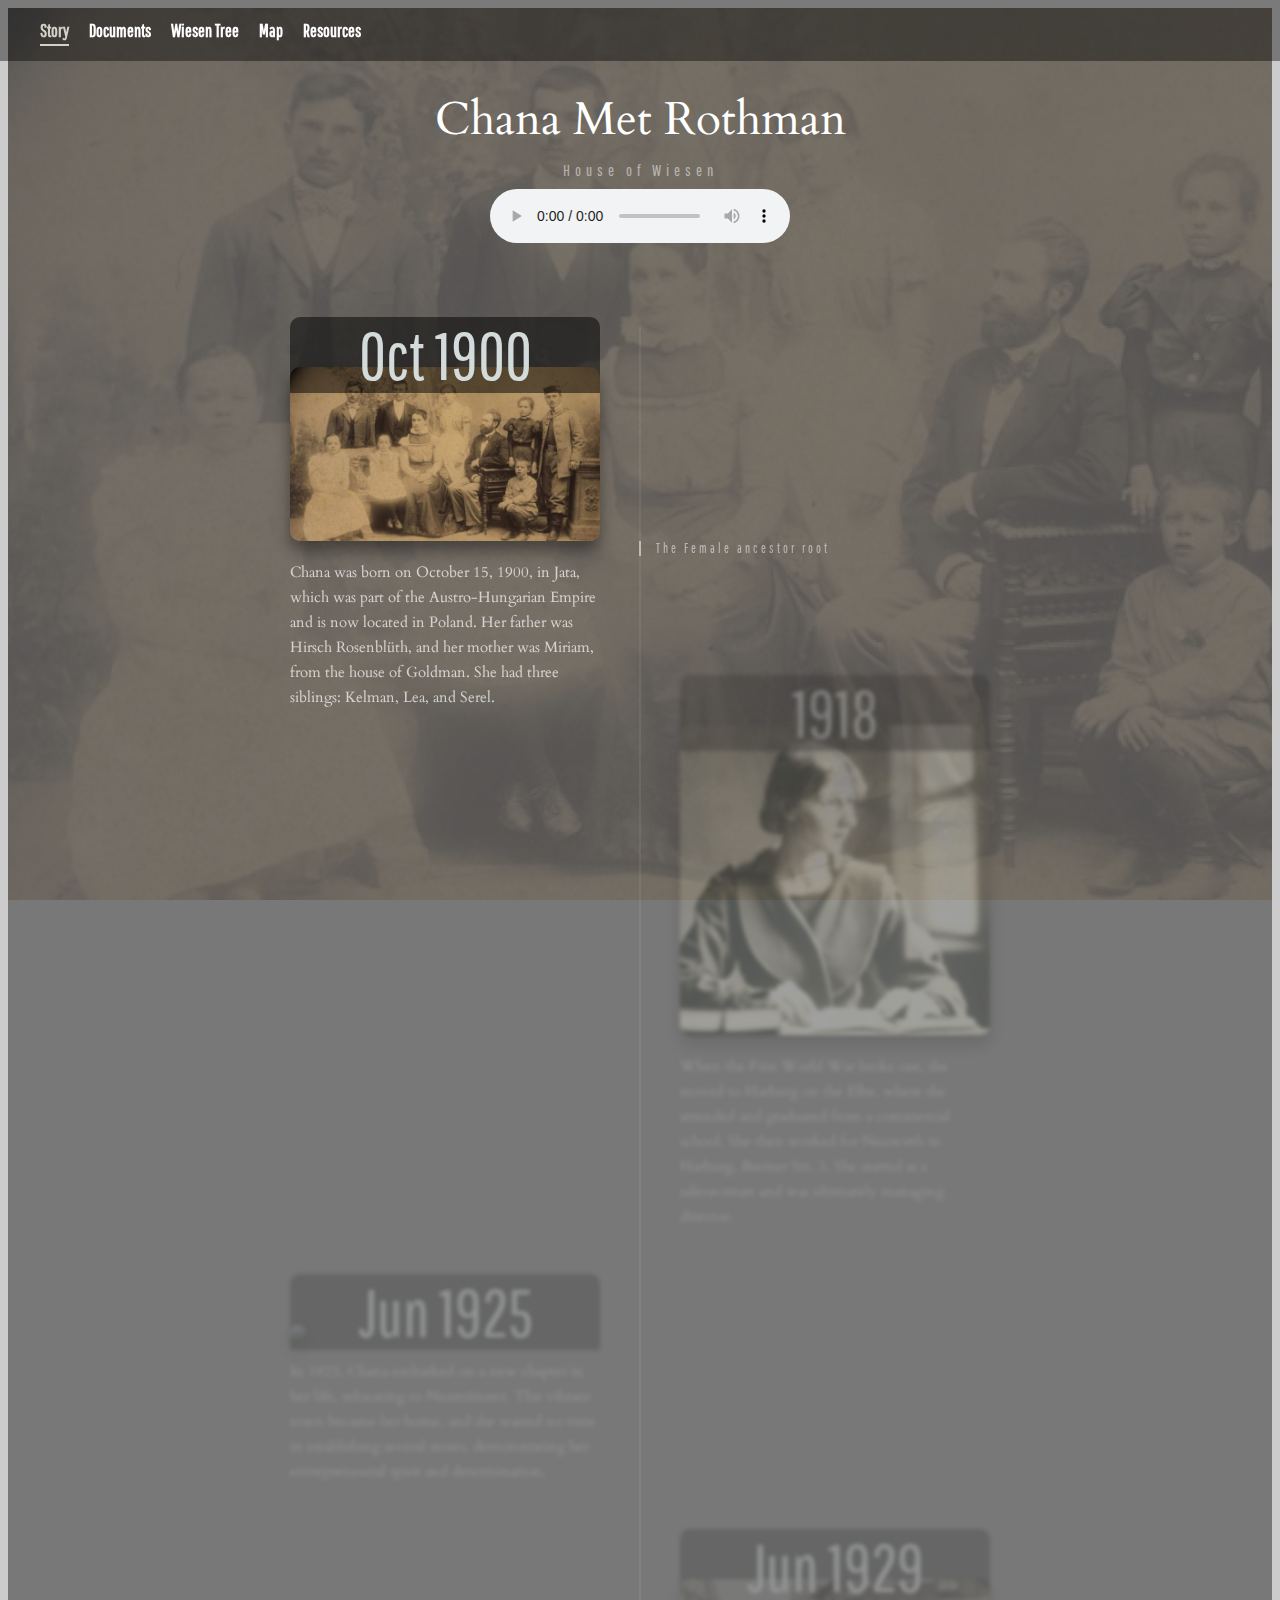
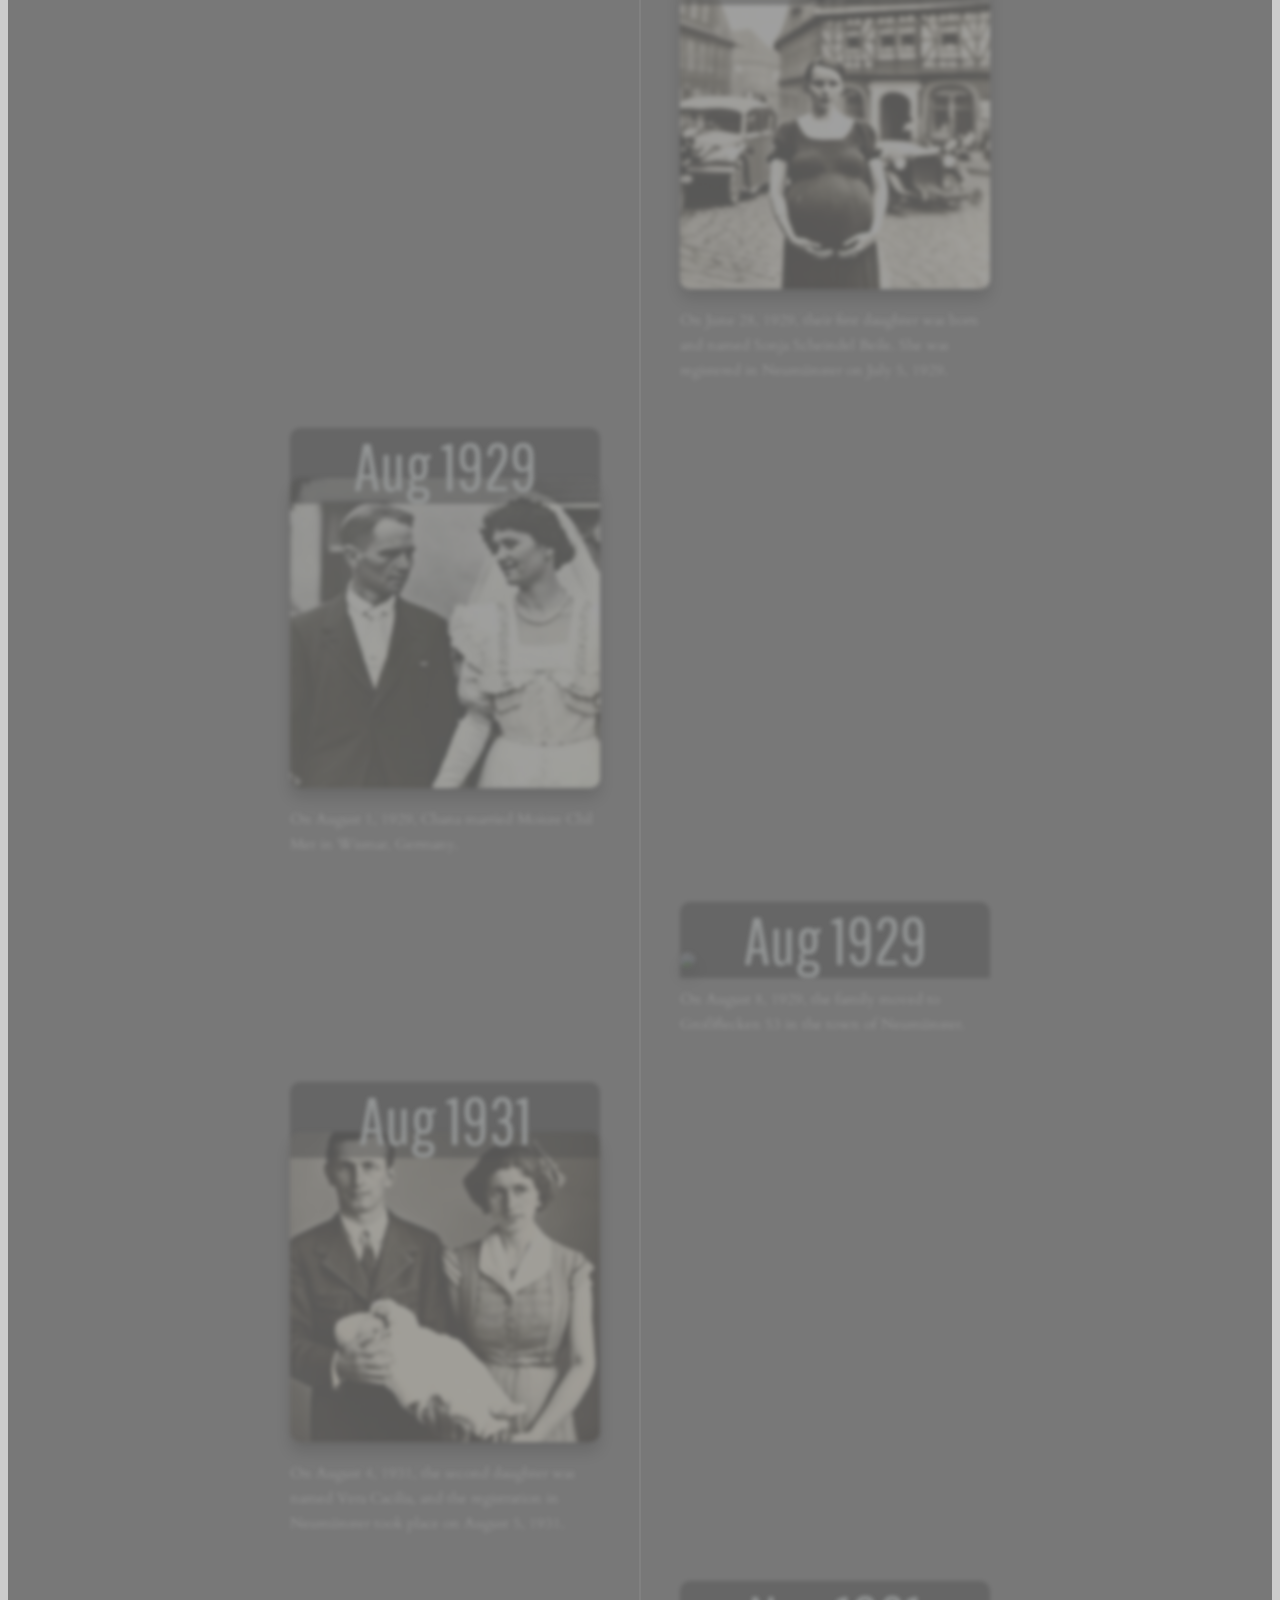
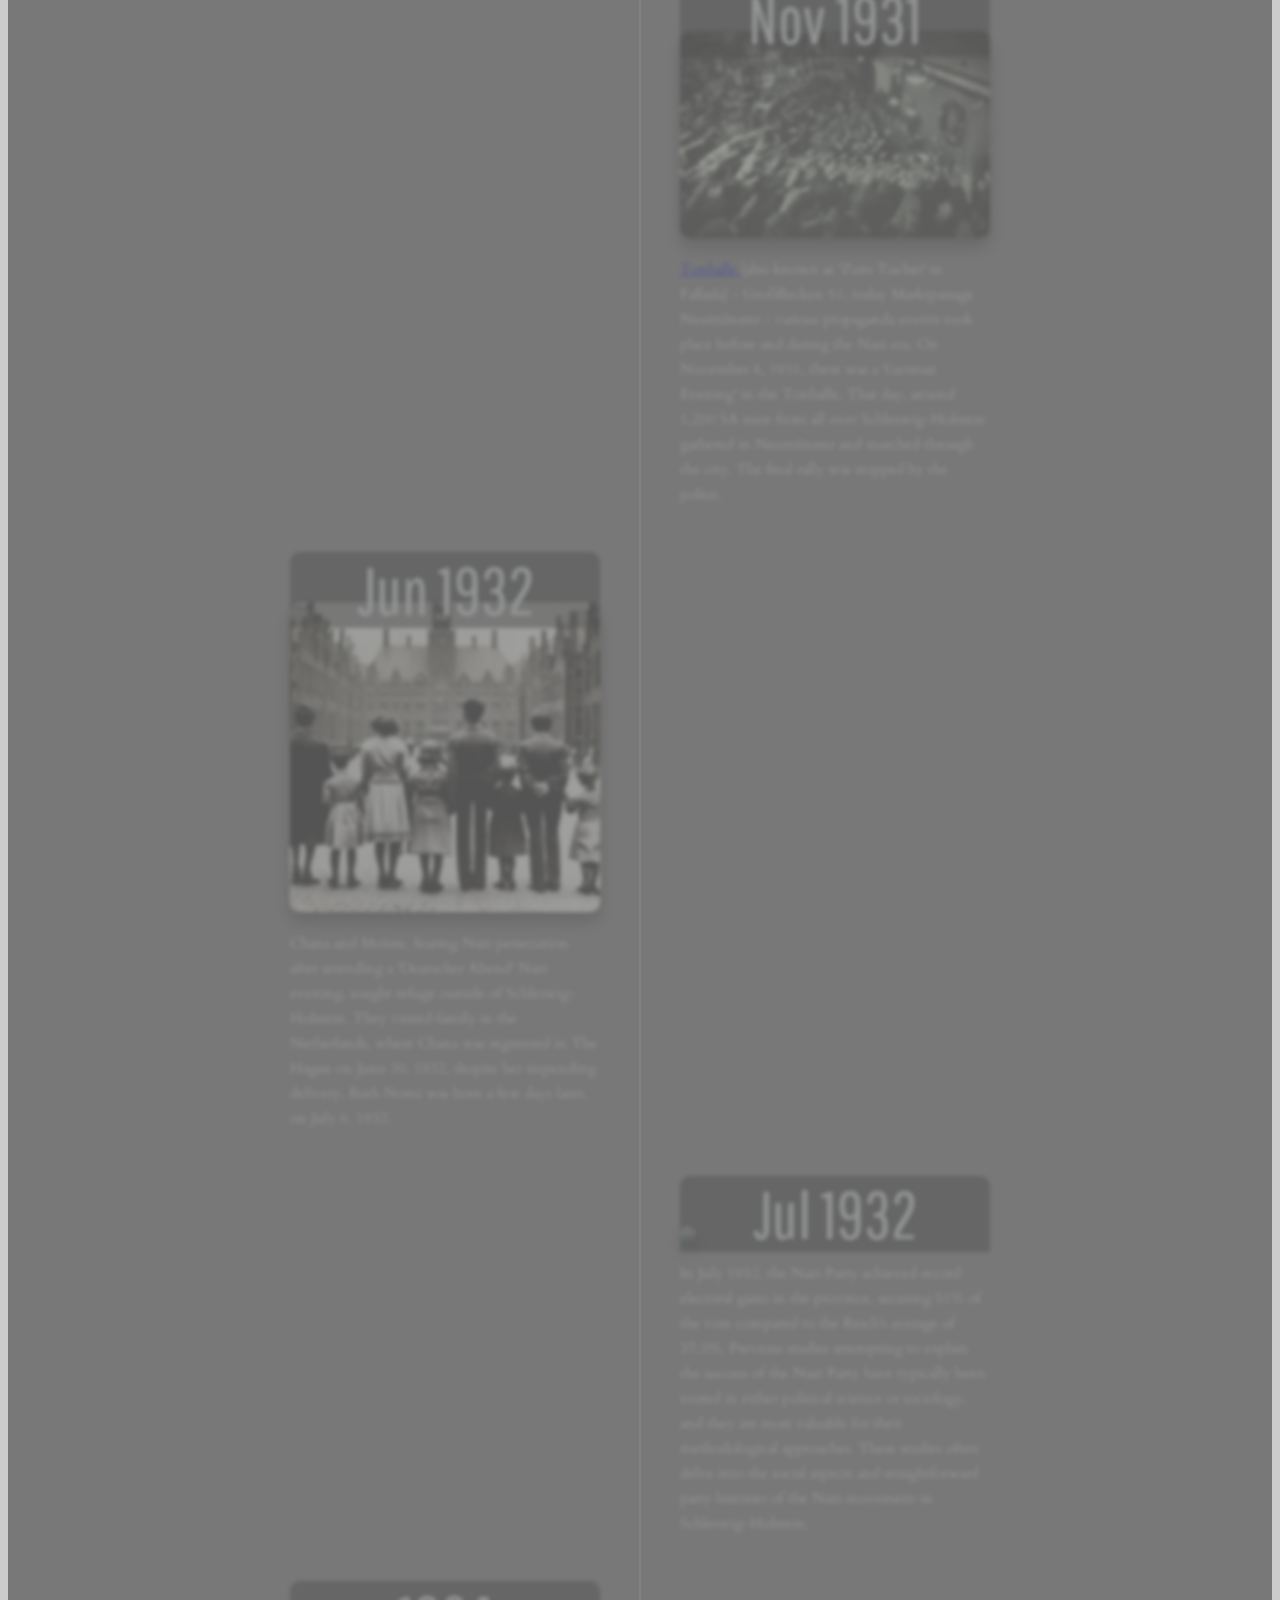
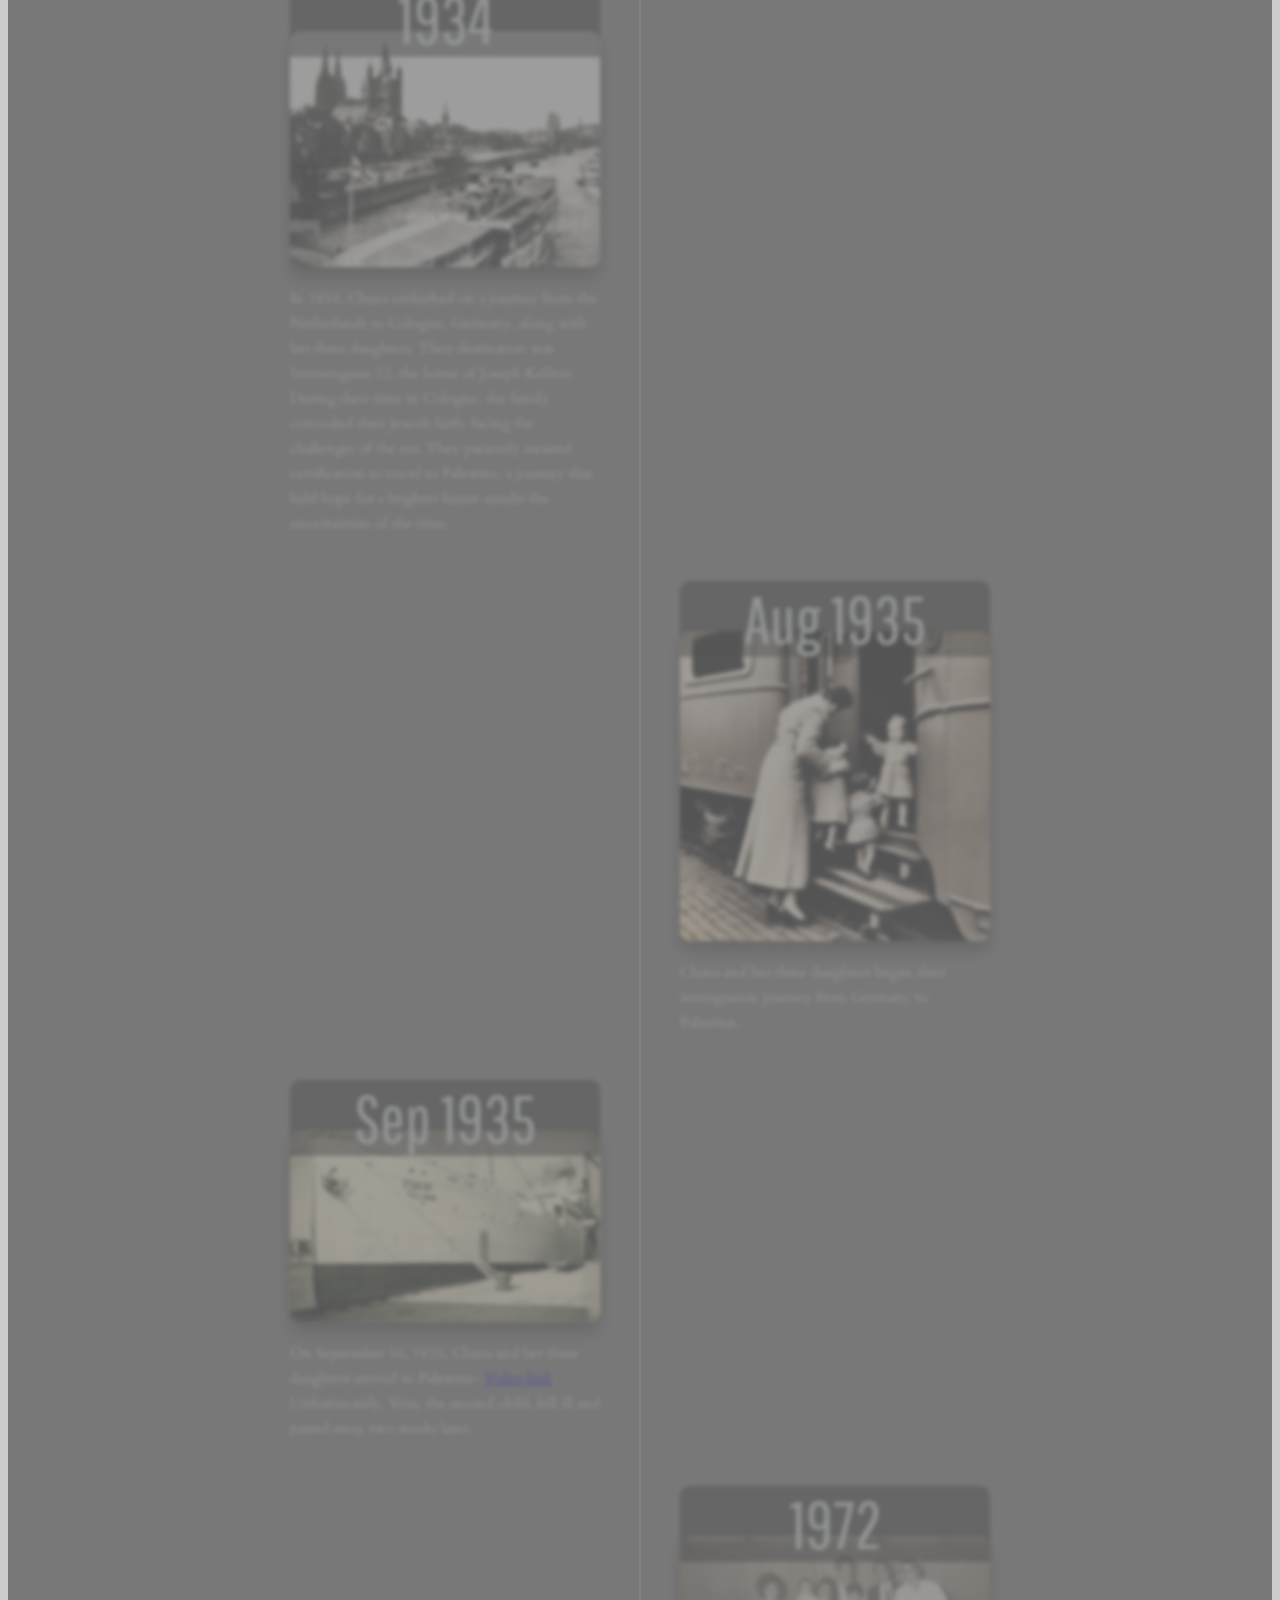
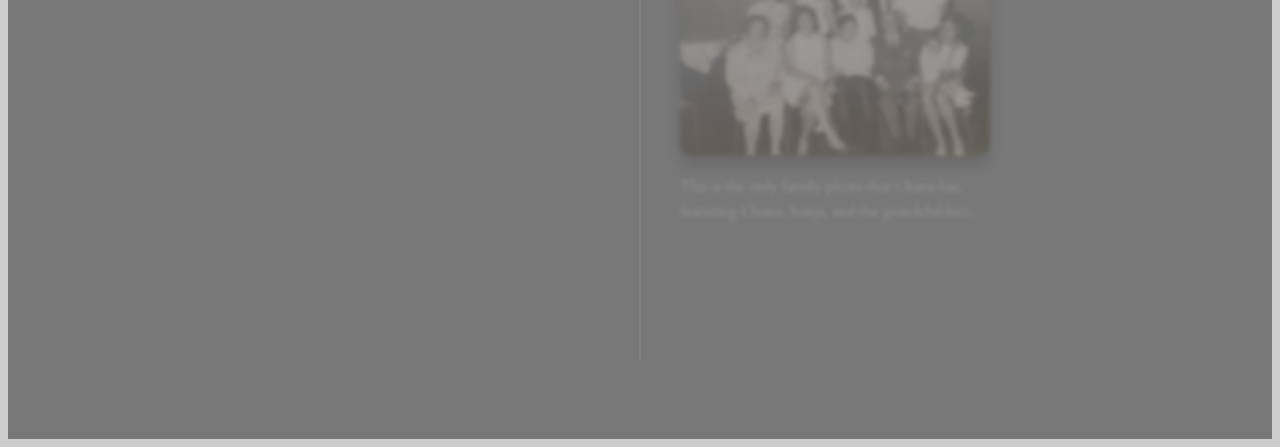
==== commit f3be3e03: "Update index.html" ====
--- a/index.html
+++ b/index.html
@@ -30,7 +30,7 @@
     <h2 class="timeline-header__title">Chana Met Rothman</h2>
     <h3 class="timeline-header__subtitle">House of Wiesen</h3>
 <audio id="audio" controls style="padding-top:10px">
-  <source src="Images/Story/Chana_Story_En.wav" type="audio/wav">
+  <source src="Images/Story/Chana_Story_EN.wav" type="audio/wav">
   Your browser does not support the audio element.
 </audio>
   </div>
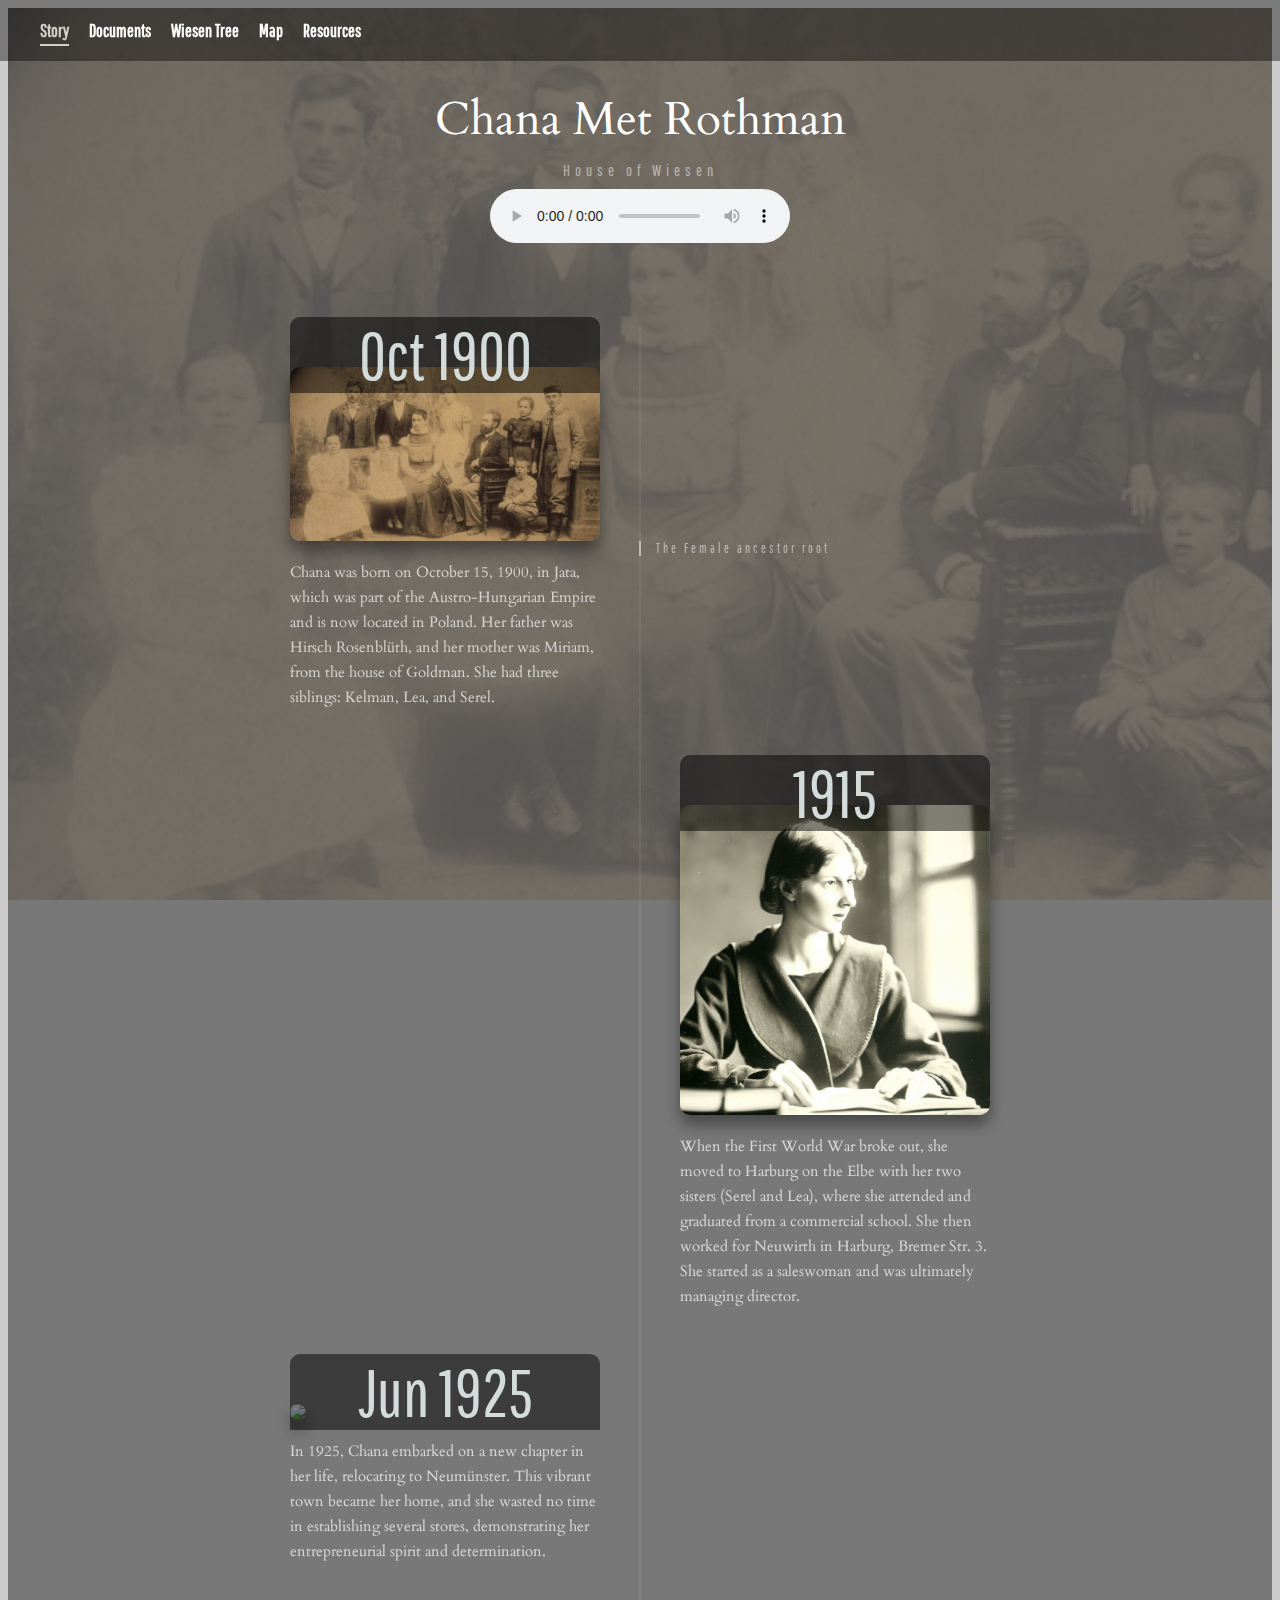
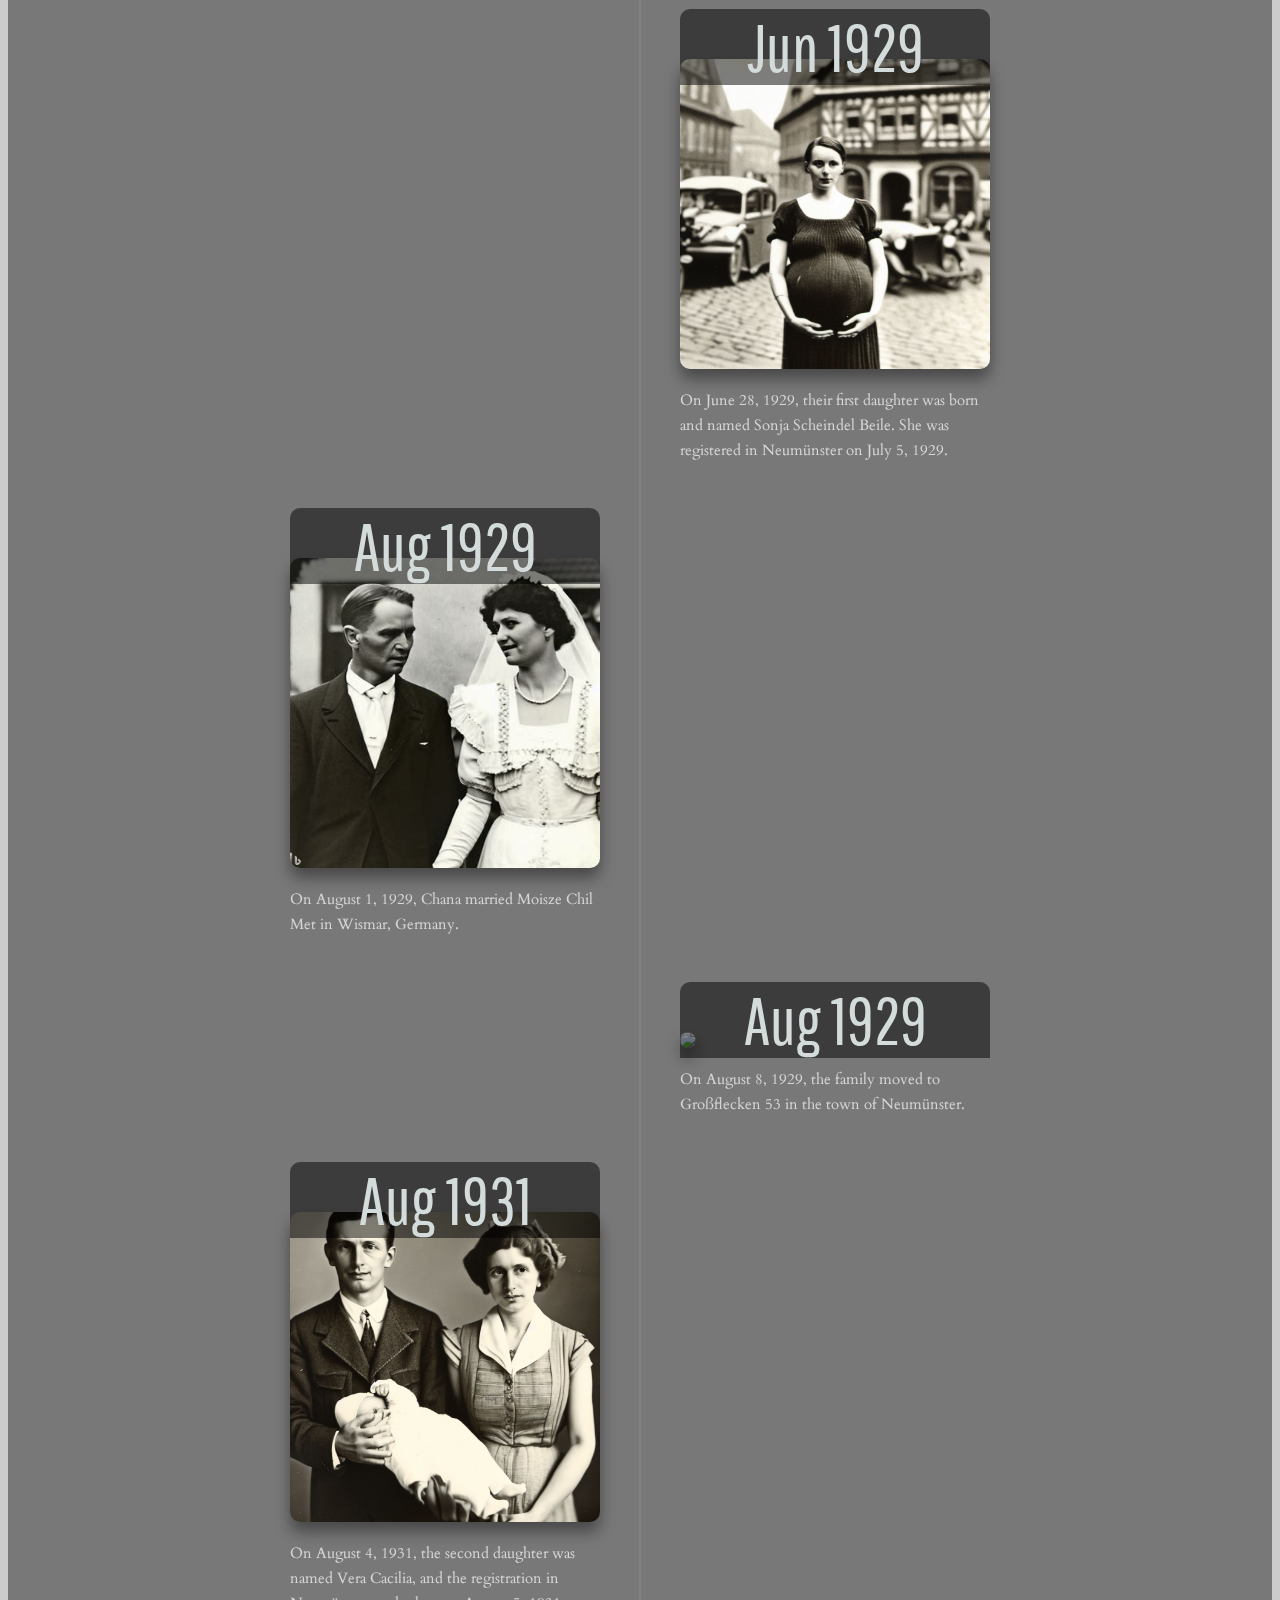
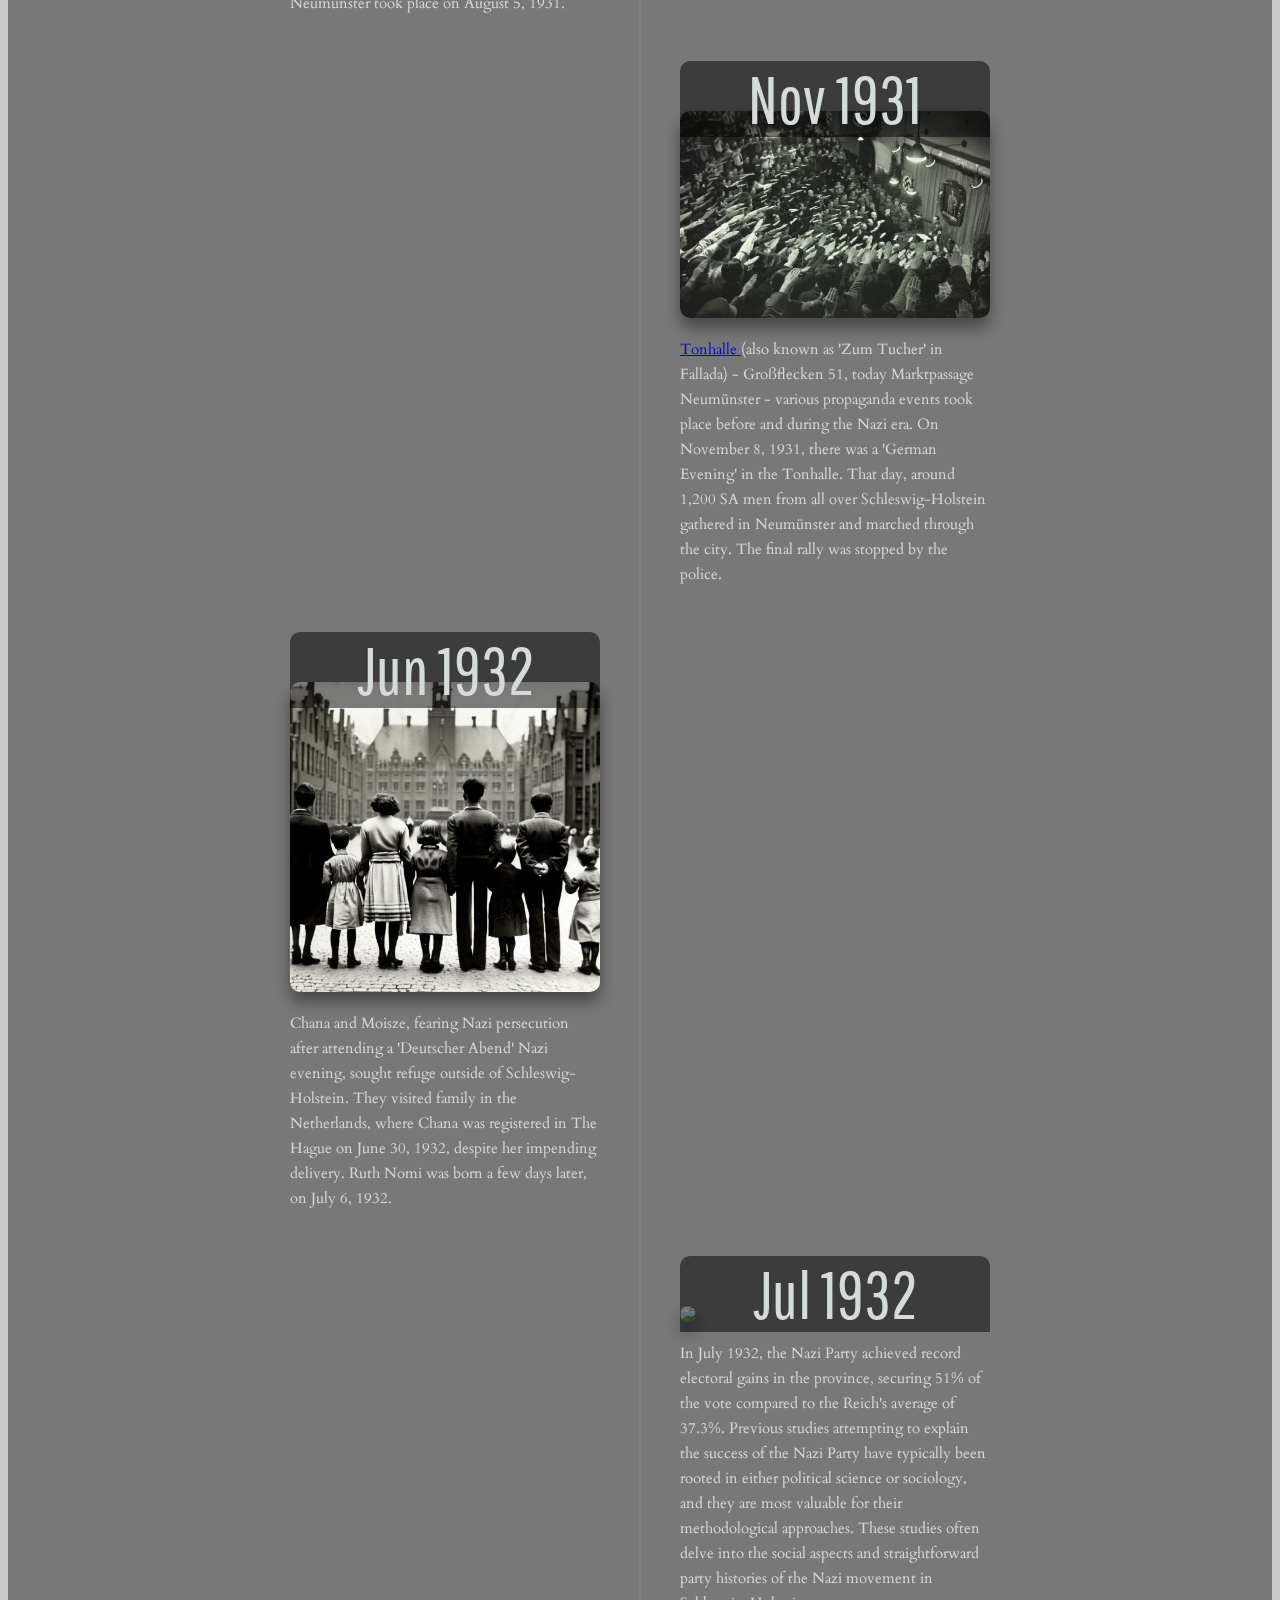
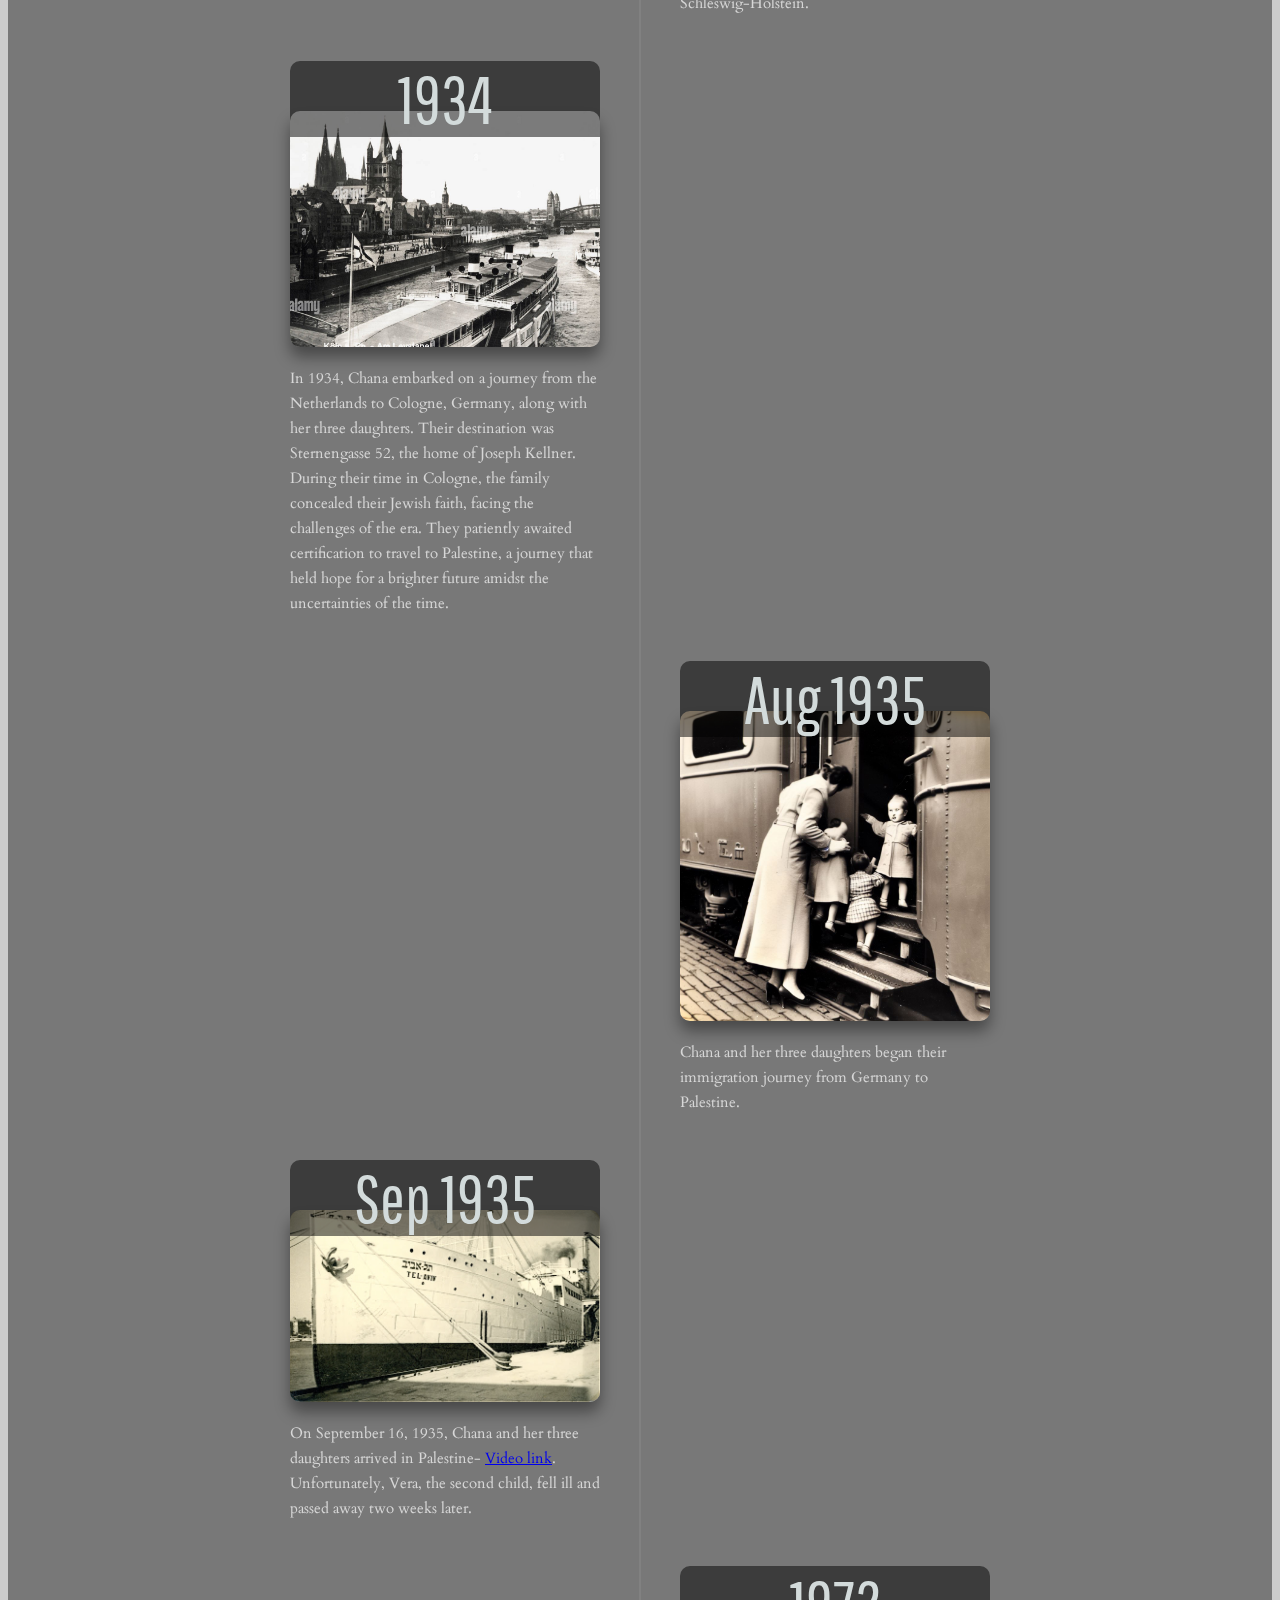
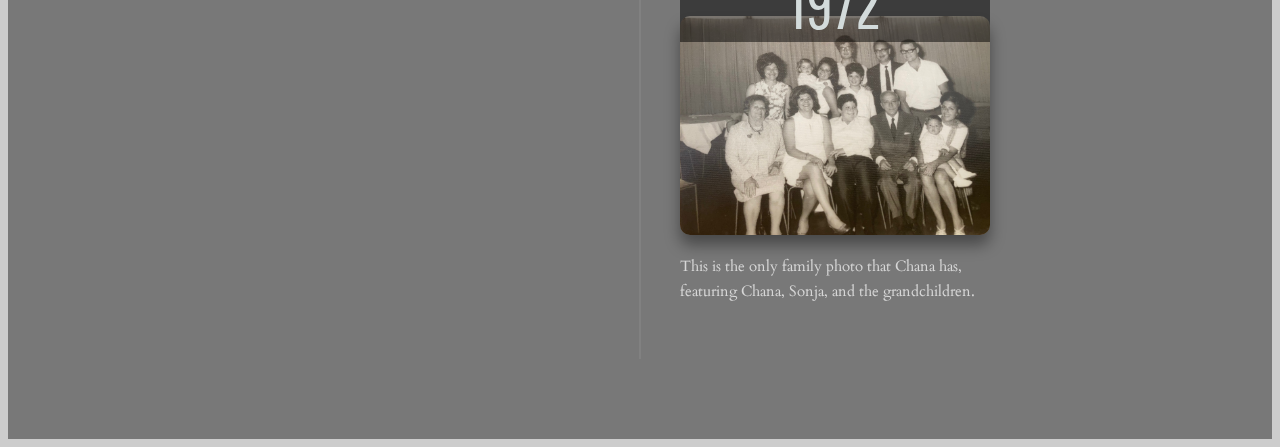
==== commit 4da3caf4: "Update index.html" ====
--- a/index.html
+++ b/index.html
@@ -44,8 +44,8 @@
     </div>
     <div class="timeline-item" data-text="From Juden to Ostjuden">
       <div class="timeline__content"><img class="timeline__img" src="Images/Story/Hamburg_Learning.jpeg"/>
-        <h2 class="timeline__content-title">1918</h2>
-        <p class="timeline__content-desc">When the First World War broke out, she moved to Harburg on the Elbe, where she attended and graduated from a commercial school. She then worked for Neuwirth in Harburg, Bremer Str. 3. She started as a saleswoman and was ultimately managing director.</p>
+        <h2 class="timeline__content-title">1915</h2>
+        <p class="timeline__content-desc">When the First World War broke out, she moved to Harburg on the Elbe with her two sisters (Serel and Lea), where she attended and graduated from a commercial school. She then worked for Neuwirth in Harburg, Bremer Str. 3. She started as a saleswoman and was ultimately managing director.</p>
       </div>
     </div>
 
--- a/style.css
+++ b/style.css
@@ -1,5 +1,4 @@
 @import url("https://fonts.googleapis.com/css?family=Cardo|Pathway+Gothic+One");
-
 /* Global timeline styles */
 .timeline {
   display: flex;
@@ -9,7 +8,6 @@
   max-width: 700px;
   position: relative;
 }
-
 
 .timeline__content-title {
   font-weight: normal;
@@ -59,14 +57,13 @@
 /* Individual timeline item styles */
 .timeline-item {
   padding: 40px 0;
-  opacity: 0.3;
-  filter: blur(2px);
-  transition: 0.5s;
+  opacity: 1; /* Adjusted opacity to keep items visible */
+  filter: blur(0px); /* Removed blur filter */
   box-sizing: border-box;
   width: calc(50% - 40px);
   display: flex;
   position: relative;
-  transform: translateY(-80px);
+  transform: translateY(0); /* Removed translateY transformation */
   z-index: 0;
 }
 
@@ -102,7 +99,7 @@
 
 .timeline-item--active {
   opacity: 1;
-  transform: translateY(0);
+  /* Removed translateY transformation */
   filter: blur(0px);
 }
 
@@ -111,20 +108,6 @@
   transition: 0.3s all 0.2s;
   opacity: 1;
 }
-
-/* Image and title hover effect */
-.timeline__img,
-.timeline__content-title {
-  transition: transform 0.3s ease;
-  cursor: pointer;
-}
-
-.timeline-item:hover .timeline__img,
-.timeline-item:hover .timeline__content-title {
-  transition: transform 0.3s ease;
-  transform: scale(1.1);
-}
-
 
 /* Image styles */
 .timeline__img {
@@ -179,6 +162,20 @@
   margin: 10px 0 0 0;
   font-weight: normal;
 }
+
+/* Image and title hover effect */
+.timeline__img,
+.timeline__content-title {
+  transition: transform 0.3s ease;
+  cursor: pointer;
+}
+
+.timeline-item:hover .timeline__img,
+.timeline-item:hover .timeline__content-title {
+  transition: transform 0.3s ease;
+  transform: scale(1.1);
+}
+
 
 /* Demo footer styles */
 .demo-footer {
@@ -438,7 +435,7 @@
 .document-image img{
   border-radius: 10px;
   box-shadow: 0 0 10px rgba(0, 0, 0, 0.7); /* Add a dark box shadow on hover */
- 
+
 }
 
 .document-content:hover {
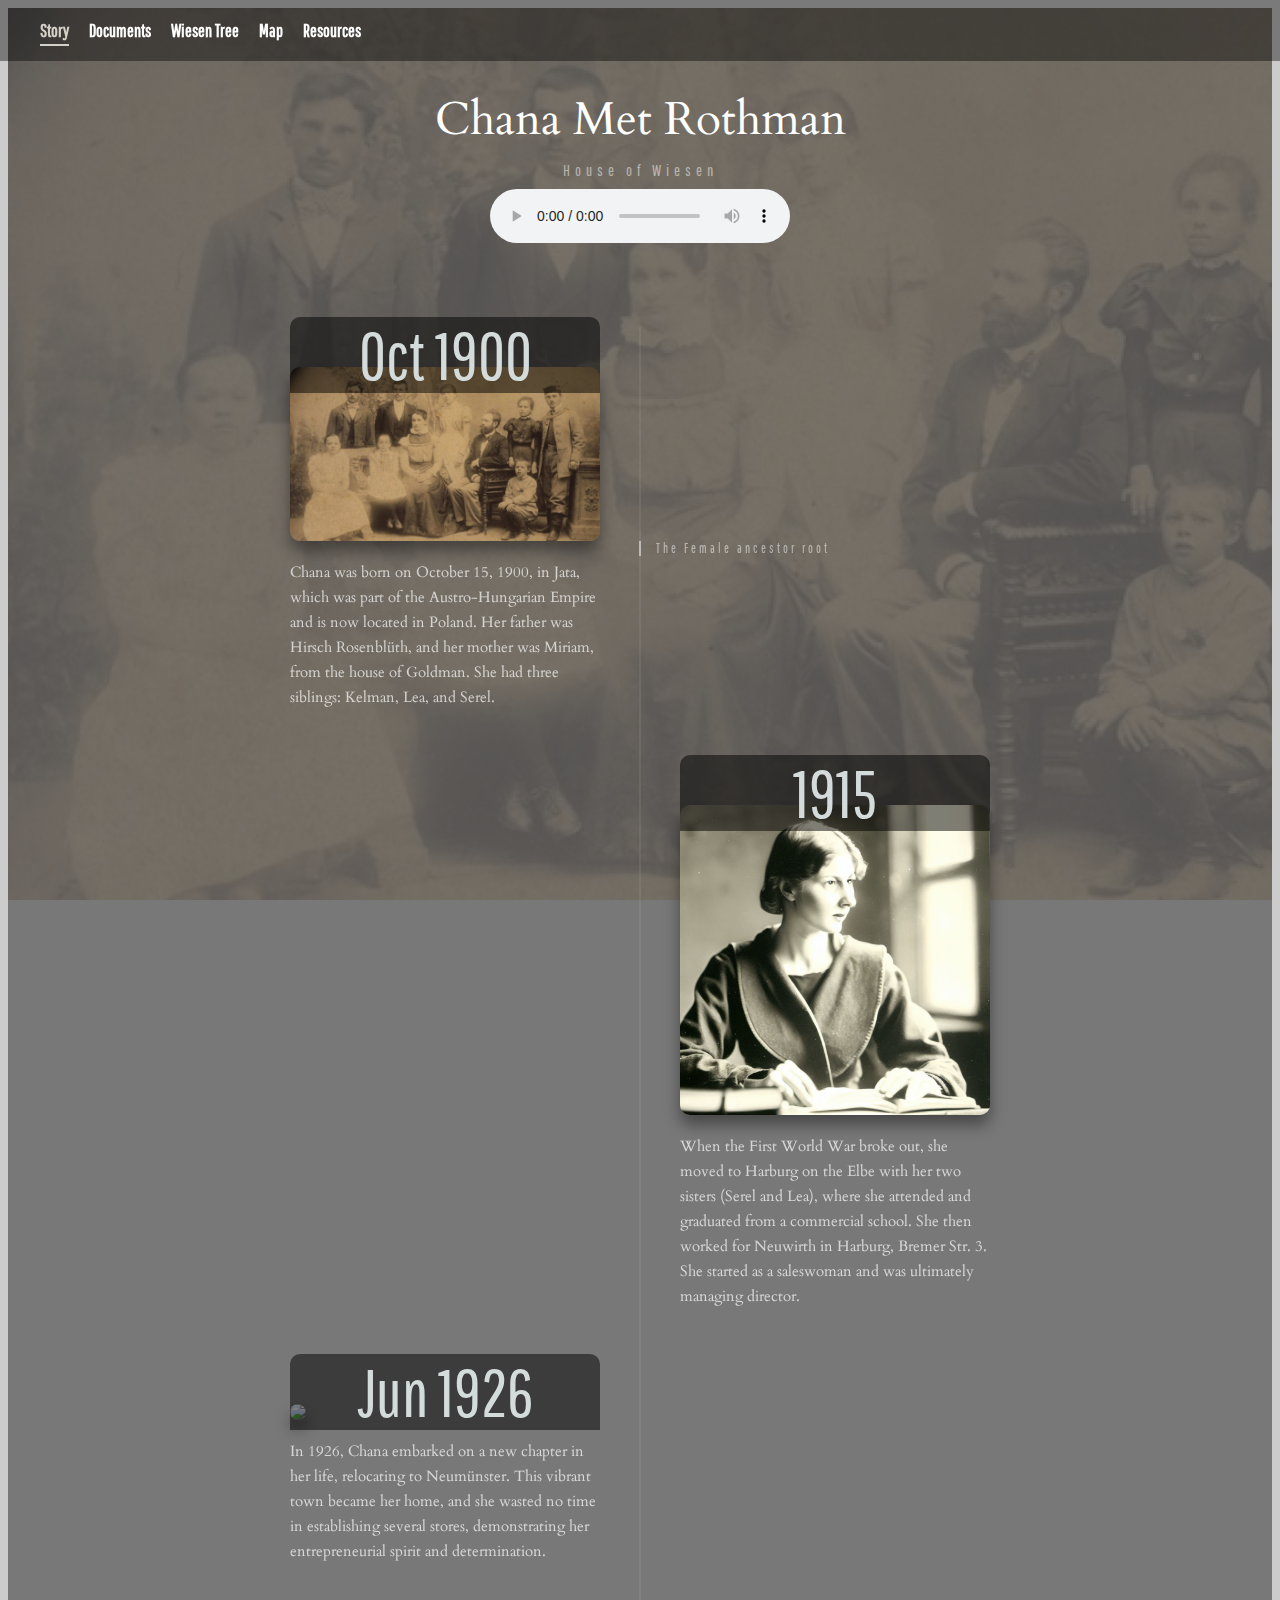
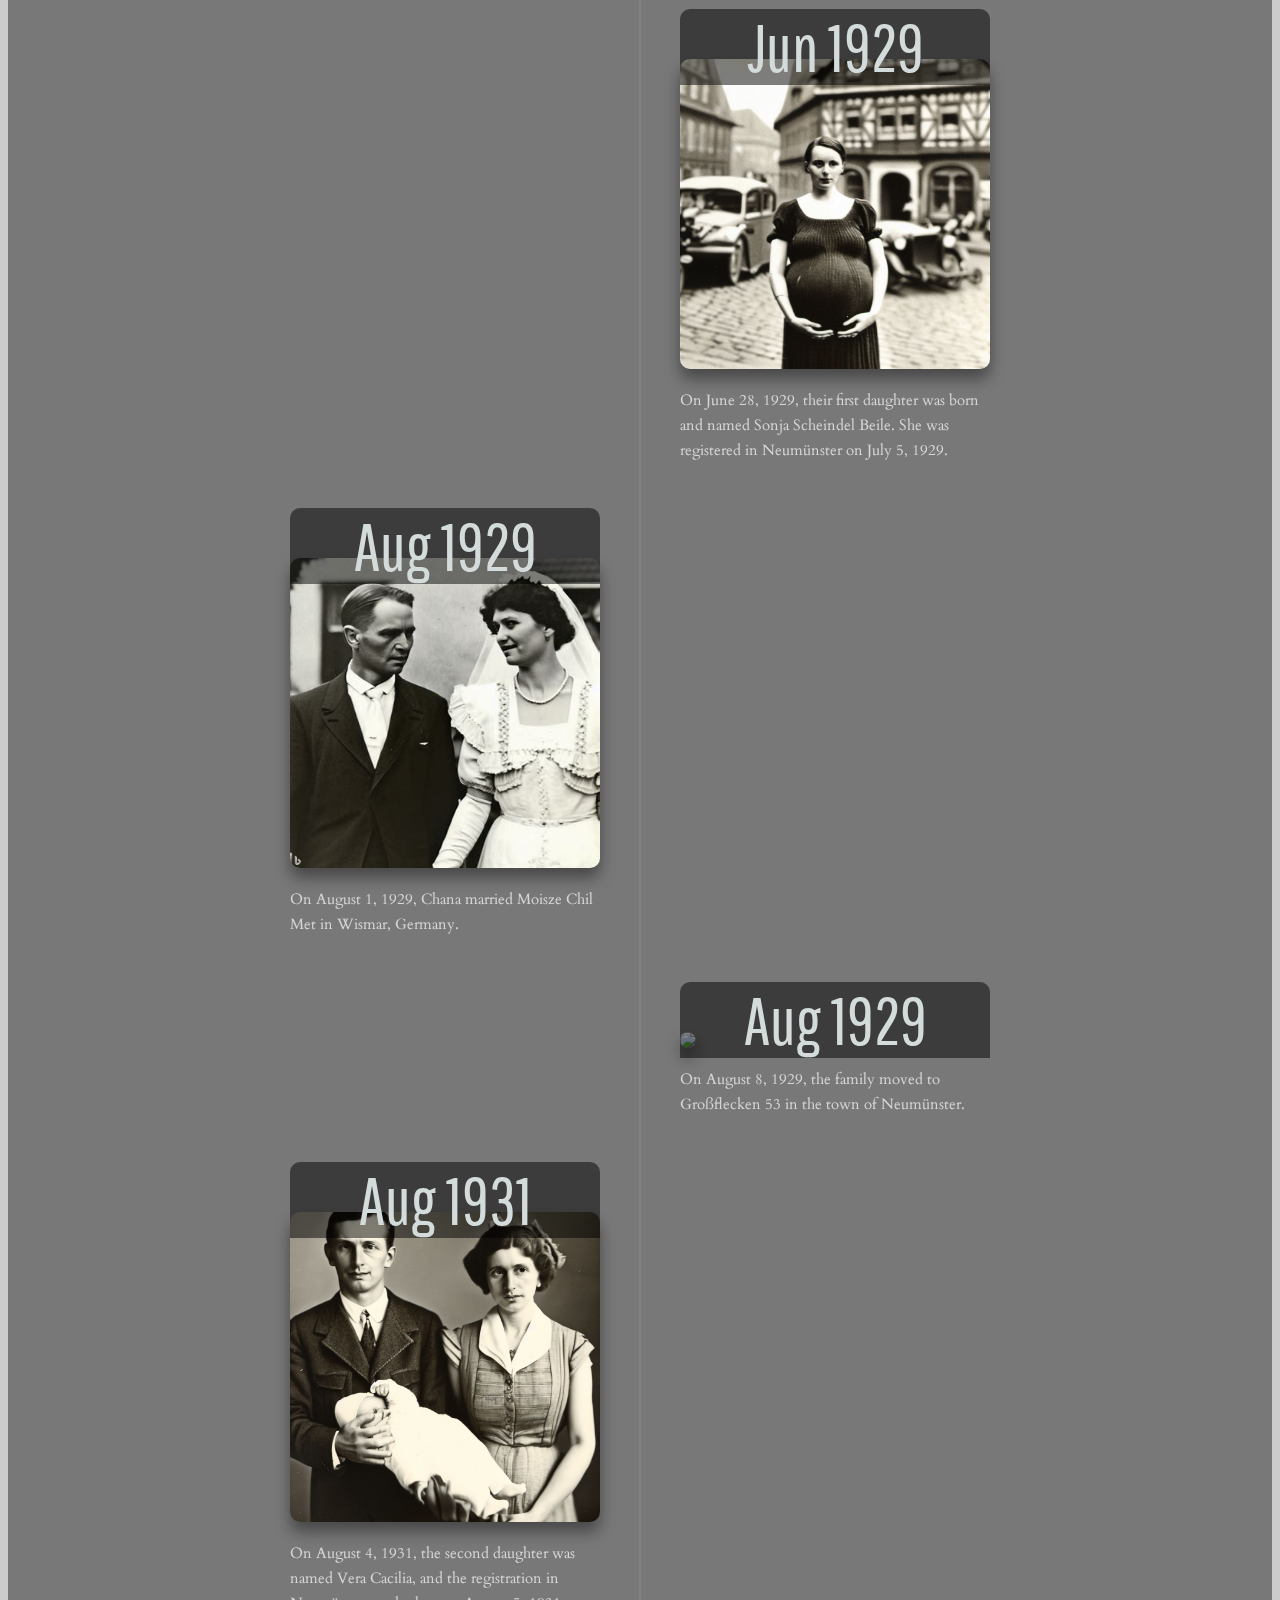
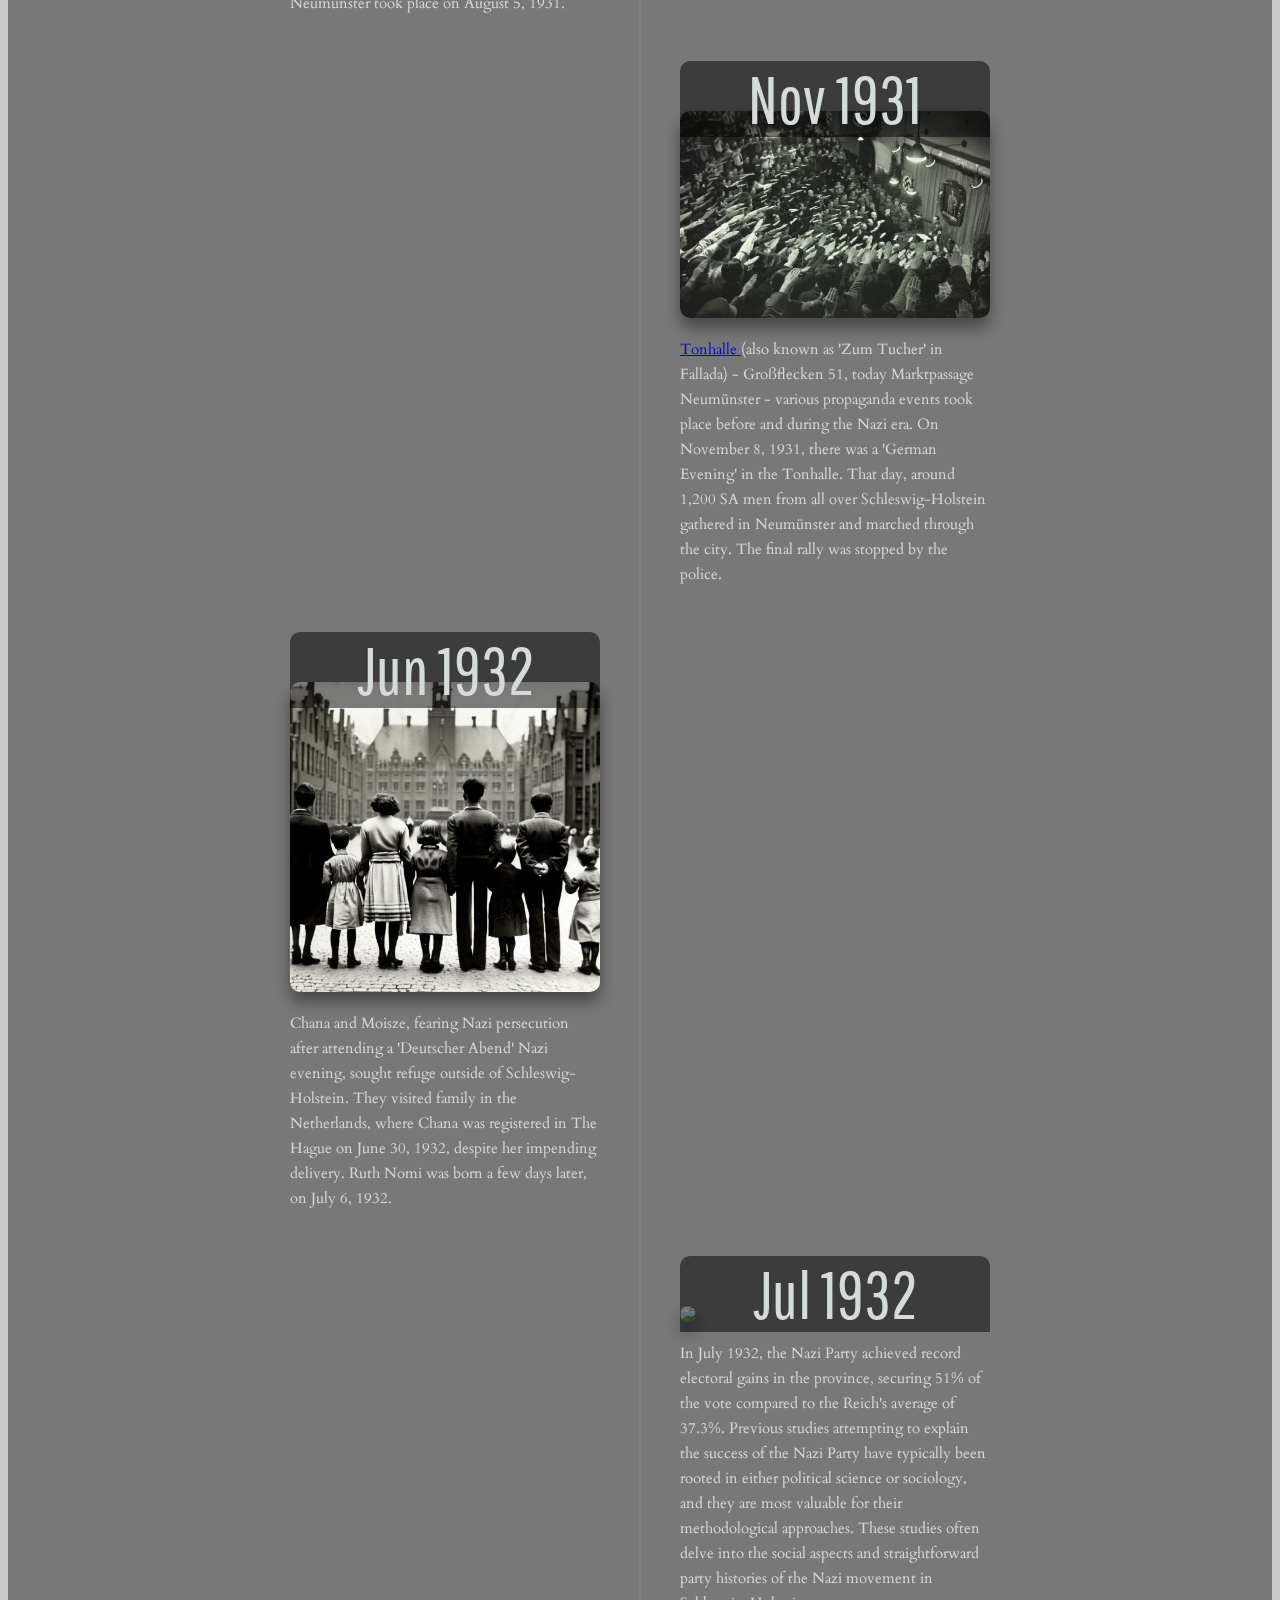
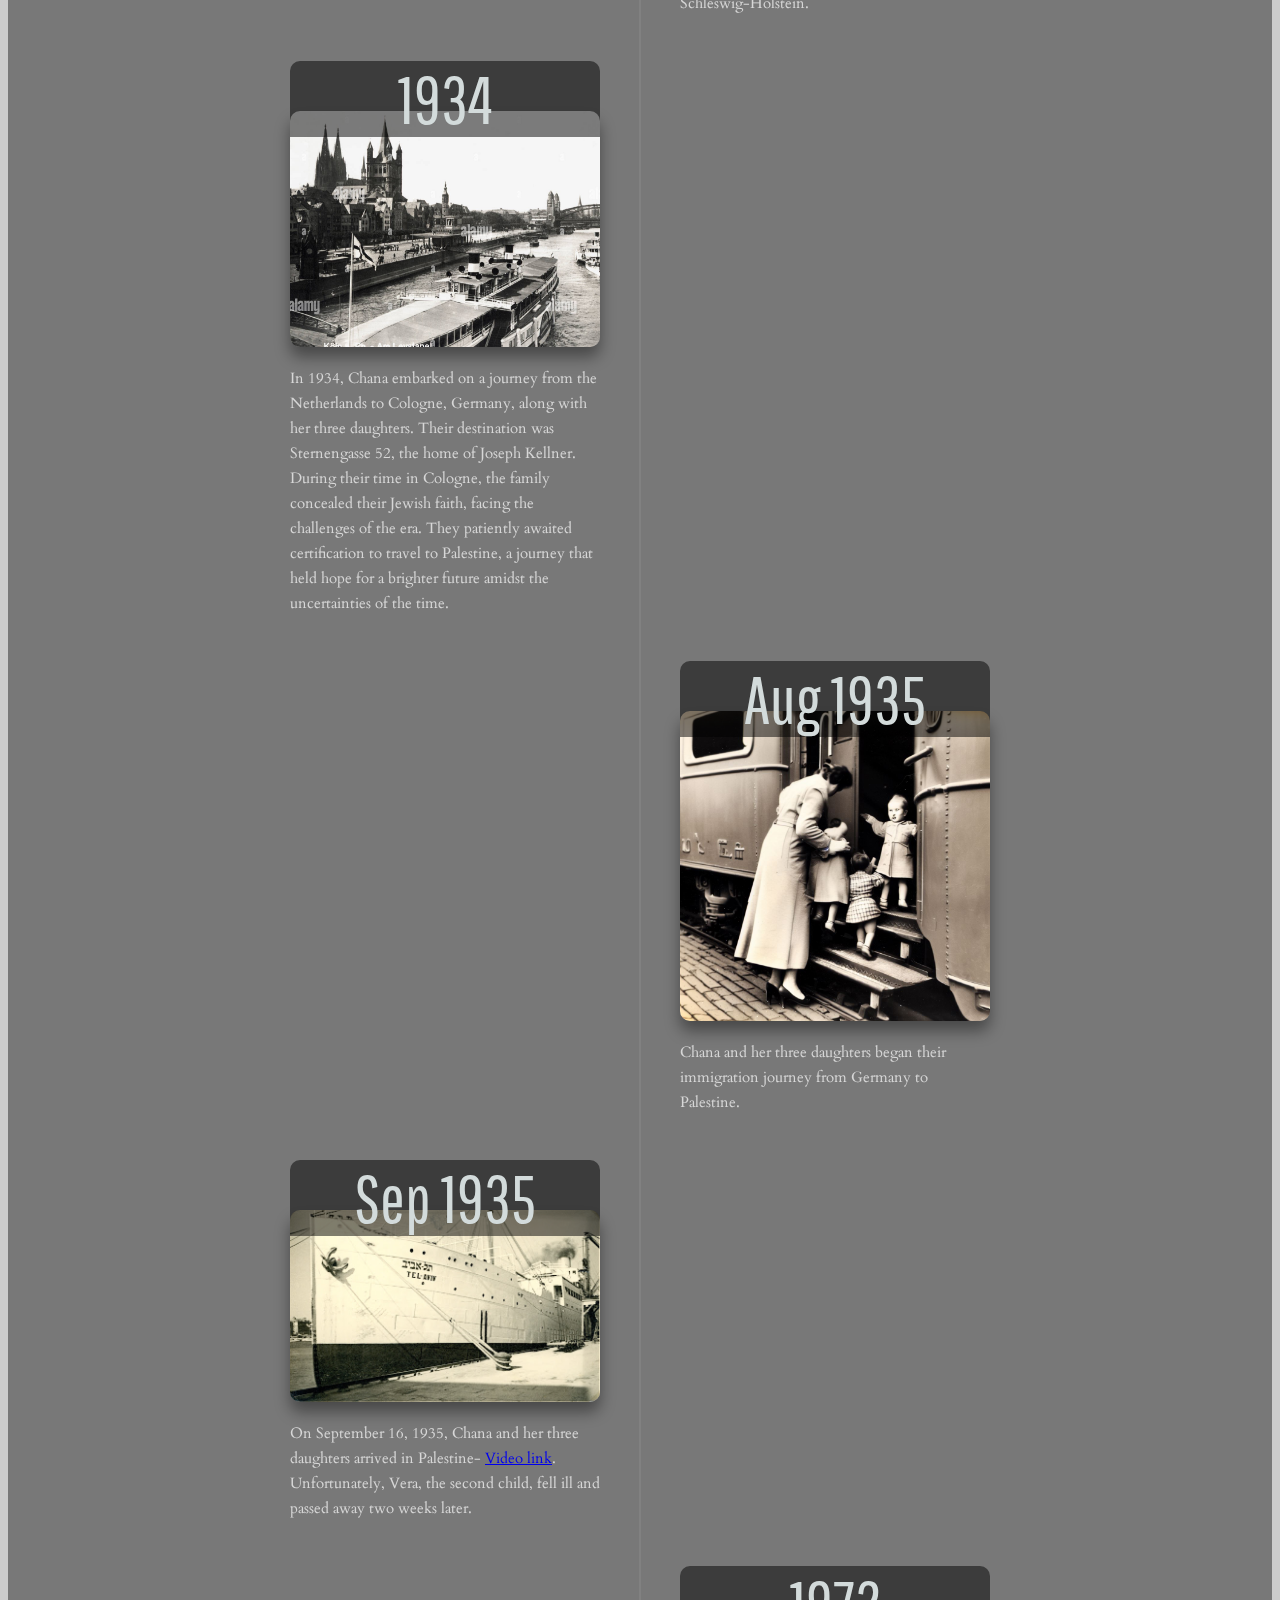
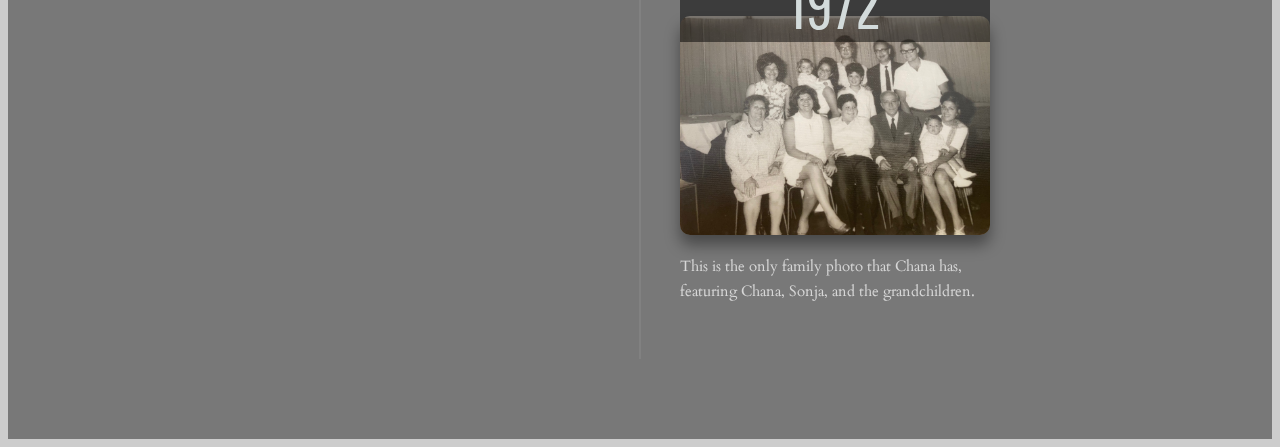
==== commit 7ed87a7d: "Update index.html" ====
--- a/index.html
+++ b/index.html
@@ -2,7 +2,7 @@
 <html lang="en" >
 <head>
   <meta charset="UTF-8">
-  <title>Chana</title>
+  <title>Chana Wiesen story</title>
   <link rel="stylesheet" href="https://cdnjs.cloudflare.com/ajax/libs/normalize/5.0.0/normalize.min.css">
 <link rel="stylesheet" href="./style.css">
 <style>
@@ -51,8 +51,8 @@
 
     <div class="timeline-item" data-text="Moved to Neumünster">
       <div class="timeline__content"><img class="timeline__img" src="Images/Story/77_Großflecken.png"/>
-        <h2 class="timeline__content-title">Jun 1925</h2>
-        <p class="timeline__content-desc">In 1925, Chana embarked on a new chapter in her life, relocating to Neumünster. This vibrant town became her home, and she wasted no time in establishing several stores, demonstrating her entrepreneurial spirit and determination.</p>
+        <h2 class="timeline__content-title">Jun 1926</h2>
+        <p class="timeline__content-desc">In 1926, Chana embarked on a new chapter in her life, relocating to Neumünster. This vibrant town became her home, and she wasted no time in establishing several stores, demonstrating her entrepreneurial spirit and determination.</p>
       </div>
     </div>
     <div class="timeline-item" data-text="Sonja- First child">
